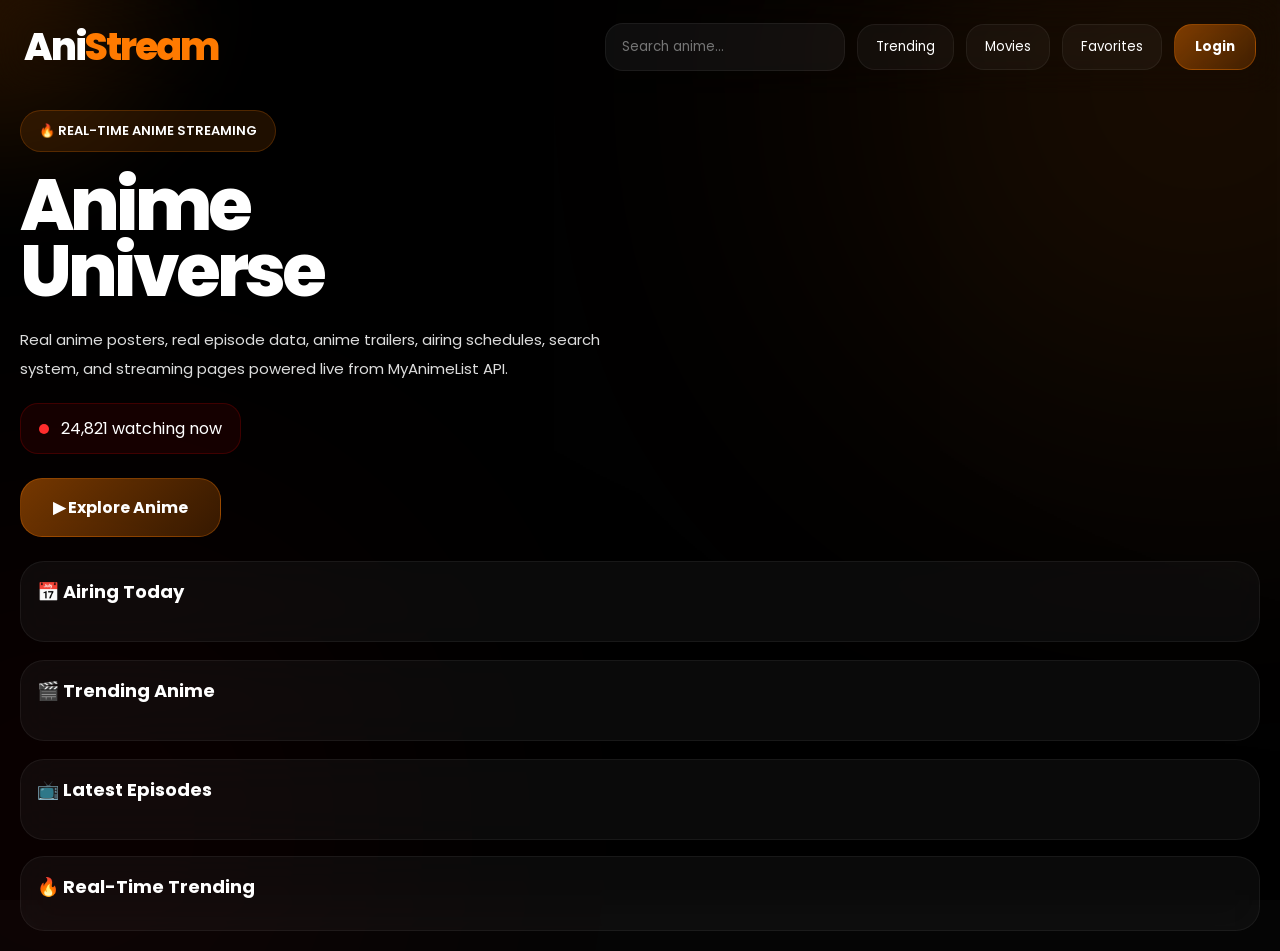
==== index.html @ d83abcb7 "Update index.html" ====
<!DOCTYPE html>
<html lang="en">

<head>

<meta charset="UTF-8">
<meta name="viewport" content="width=device-width, initial-scale=1.0">

<title>AniStream Infinity</title>

<link rel="preconnect" href="https://fonts.googleapis.com">

<link href="https://fonts.googleapis.com/css2?family=Poppins:wght@300;400;500;600;700;800&display=swap" rel="stylesheet">

<style>

/* =========================
RESET
========================= */

*{
margin:0;
padding:0;
box-sizing:border-box;
font-family:'Poppins',sans-serif;
scroll-behavior:smooth;
}

body{

background:#050505;
color:white;
overflow-x:hidden;

}

/* =========================
BACKGROUND VIDEO
========================= */

.bg-video{

position:fixed;
top:0;
left:0;

width:100%;
height:100%;

object-fit:cover;

z-index:-10;

filter:
brightness(0.14)
contrast(1.1)
saturate(1.15);

transform:scale(1.08);

}

/* =========================
OVERLAY
========================= */

.overlay{

position:fixed;
inset:0;

background:

linear-gradient(
to right,
rgba(0,0,0,0.94),
rgba(0,0,0,0.78),
rgba(0,0,0,0.4)
),

linear-gradient(
to top,
rgba(0,0,0,1),
transparent 50%
);

z-index:-9;

}

/* =========================
GLOWS
========================= */

.glow1{

position:fixed;

width:600px;
height:600px;

border-radius:50%;

background:#ff7a00;

top:-220px;
right:-220px;

filter:blur(180px);

opacity:0.14;

z-index:-7;

}

.glow2{

position:fixed;

width:500px;
height:500px;

border-radius:50%;

background:#ff0000;

bottom:-180px;
left:-180px;

filter:blur(180px);

opacity:0.08;

z-index:-7;

}

/* =========================
MOUSE GLOW
========================= */

.mouse-glow{

position:fixed;

width:450px;
height:450px;

border-radius:50%;

background:
radial-gradient(
circle,
rgba(255,122,0,0.16),
transparent 70%
);

pointer-events:none;

transform:
translate(-50%,-50%);

filter:blur(30px);

z-index:-5;

}

/* =========================
TOPBAR
========================= */

.topbar{

position:fixed;

top:0;
left:0;
right:0;

padding:18px 24px;

display:flex;
justify-content:space-between;
align-items:center;

backdrop-filter:blur(20px);

z-index:999;

}

/* =========================
LOGO
========================= */

.logo{

font-size:38px;
font-weight:800;

letter-spacing:-2px;

}

.logo span{
color:#ff7a00;
}

/* =========================
NAV
========================= */

.nav{

display:flex;
align-items:center;
gap:12px;

}

.search{

width:240px;

padding:13px 16px;

border:none;
outline:none;

border-radius:18px;

background:
rgba(255,255,255,0.05);

border:
1px solid rgba(255,255,255,0.06);

color:white;

}

.nav-btn{

padding:12px 18px;

border:none;

border-radius:18px;

background:
rgba(255,255,255,0.04);

border:
1px solid rgba(255,255,255,0.06);

color:white;

cursor:pointer;

transition:0.3s ease;

}

.nav-btn:hover{

background:
rgba(255,255,255,0.08);

transform:translateY(-3px);

}

.login-btn{

padding:12px 20px;

border:none;

border-radius:18px;

background:
linear-gradient(
135deg,
rgba(255,122,0,0.45),
rgba(255,122,0,0.18)
);

border:
1px solid rgba(255,122,0,0.3);

color:white;

font-weight:700;

cursor:pointer;

transition:0.3s ease;

}

.login-btn:hover{

transform:
translateY(-3px)
scale(1.03);

}

/* =========================
HERO
========================= */

.hero{

padding:
110px 20px 20px;

}

/* =========================
HERO CONTENT
========================= */

.hero-content{

max-width:700px;

margin-bottom:24px;

}

.badge{

display:inline-flex;
align-items:center;
gap:10px;

padding:10px 18px;

border-radius:30px;

background:
rgba(255,122,0,0.12);

border:
1px solid rgba(255,122,0,0.22);

margin-bottom:20px;

font-size:13px;
font-weight:600;

}

.hero h1{

font-size:72px;

line-height:0.92;

font-weight:800;

letter-spacing:-4px;

margin-bottom:22px;

}

.desc{

font-size:15px;

line-height:1.9;

color:#ddd;

max-width:620px;

}

/* =========================
LIVE WATCHING
========================= */

.live-box{

display:flex;
align-items:center;
gap:12px;

margin-top:20px;

padding:12px 18px;

border-radius:18px;

background:
rgba(255,0,0,0.08);

border:
1px solid rgba(255,0,0,0.18);

width:max-content;

}

.live-dot{

width:10px;
height:10px;

border-radius:50%;

background:#ff2d2d;

animation:pulse 1.2s infinite;

}

@keyframes pulse{

0%{
transform:scale(1);
opacity:1;
}

50%{
transform:scale(1.5);
opacity:0.5;
}

100%{
transform:scale(1);
opacity:1;
}

}

/* =========================
BUTTONS
========================= */

.buttons{

display:flex;
gap:14px;

margin-top:24px;

}

.watch-btn{

padding:16px 32px;

border:none;

border-radius:22px;

background:
linear-gradient(
135deg,
rgba(255,122,0,0.45),
rgba(255,122,0,0.2)
);

border:
1px solid rgba(255,122,0,0.3);

color:white;

font-size:16px;
font-weight:700;

cursor:pointer;

transition:0.3s ease;

}

.watch-btn:hover{

transform:
translateY(-4px)
scale(1.03);

}

/* =========================
MAIN GRID
========================= */

.main-grid{

display:grid;

grid-template-columns:
1fr 280px;

gap:16px;

align-items:start;

}

/* =========================
LEFT
========================= */

.left-content{

display:flex;
flex-direction:column;
gap:18px;

min-width:0;

}

/* =========================
RIGHT
========================= */

.right-trending{

position:sticky;

top:90px;

}

/* =========================
PANELS
========================= */

.panel{

background:
rgba(255,255,255,0.04);

border:
1px solid rgba(255,255,255,0.06);

backdrop-filter:blur(20px);

border-radius:24px;

padding:16px;

overflow:hidden;

}

/* =========================
SECTION TITLE
========================= */

.section-title{

font-size:18px;
font-weight:700;

margin-bottom:14px;

}

/* =========================
ROWS
========================= */

.airing-row,
.anime-row,
.episode-row,
.search-row{

display:flex;
gap:12px;

overflow-x:auto;

scrollbar-width:none;

padding-bottom:6px;

}

.airing-row::-webkit-scrollbar,
.anime-row::-webkit-scrollbar,
.episode-row::-webkit-scrollbar,
.search-row::-webkit-scrollbar{
display:none;
}

/* =========================
AIRING CARD
========================= */

.airing-card{

min-width:170px;
height:90px;

display:flex;

border-radius:18px;

overflow:hidden;

background:
rgba(255,255,255,0.03);

flex-shrink:0;

transition:0.3s ease;

}

.airing-card:hover{

transform:
translateY(-6px);

}

.airing-card img{

width:62px;
height:100%;

object-fit:cover;

}

.airing-details{

padding:10px;

overflow:hidden;

}

.airing-details h3{

font-size:11px;

line-height:1.4;

display:-webkit-box;

-webkit-line-clamp:2;

-webkit-box-orient:vertical;

overflow:hidden;

}

.airing-details p{

font-size:10px;
color:#ccc;

margin-top:4px;

}

.ep-badge{

margin-top:6px;

padding:4px 8px;

border-radius:10px;

background:
rgba(255,122,0,0.12);

font-size:9px;
font-weight:700;

width:max-content;

}

/* =========================
CARDS
========================= */

.card{

min-width:140px;
height:210px;

border-radius:22px;

overflow:hidden;

position:relative;

cursor:pointer;

flex-shrink:0;

background:
rgba(255,255,255,0.03);

transition:
transform 0.2s ease,
box-shadow 0.3s ease;

}

.card:hover{

transform:
translateY(-8px)
scale(1.03);

box-shadow:
0 18px 40px rgba(0,0,0,0.45);

}

.card img{

width:100%;
height:100%;

object-fit:cover;

transition:0.4s ease;

}

.card:hover img{

transform:scale(1.08);

}

.card::after{

content:'';

position:absolute;
inset:0;

background:
linear-gradient(
to top,
rgba(0,0,0,0.96),
transparent 60%
);

}

/* =========================
LOVE
========================= */

.love{

position:absolute;

top:8px;
left:8px;

padding:4px 8px;

border-radius:12px;

background:
rgba(255,0,80,0.18);

font-size:9px;
font-weight:700;

z-index:5;

}

/* =========================
SCORE
========================= */

.score{

position:absolute;

top:8px;
right:8px;

padding:4px 8px;

border-radius:12px;

background:
rgba(0,0,0,0.45);

font-size:9px;
font-weight:700;

z-index:5;

}

/* =========================
PLAY BTN
========================= */

.play-btn{

position:absolute;

top:50%;
left:50%;

transform:
translate(-50%,-50%);

width:44px;
height:44px;

border-radius:50%;

display:flex;
justify-content:center;
align-items:center;

background:
rgba(0,0,0,0.45);

font-size:16px;

opacity:0;

z-index:5;

transition:0.3s ease;

}

.card:hover .play-btn{

opacity:1;

}

/* =========================
CARD INFO
========================= */

.card-info{

position:absolute;

left:10px;
bottom:10px;

z-index:5;

}

.card-info h3{

font-size:12px;

line-height:1.4;

display:-webkit-box;

-webkit-line-clamp:2;

-webkit-box-orient:vertical;

overflow:hidden;

}

.card-info p{

font-size:10px;
color:#ccc;

margin-top:2px;

}

/* =========================
TRENDING LIST
========================= */

.trending-list{

display:flex;
flex-direction:column;

gap:10px;

}

.trend-item{

display:flex;
align-items:center;

gap:10px;

padding:10px;

border-radius:18px;

background:
rgba(255,255,255,0.03);

border:
1px solid rgba(255,255,255,0.04);

cursor:pointer;

transition:0.3s ease;

}

.trend-item:hover{

transform:
translateX(6px);

background:
rgba(255,255,255,0.06);

}

.rank{

font-size:18px;
font-weight:800;

color:#ff7a00;

width:28px;

}

.trend-thumb{

width:48px;
height:62px;

border-radius:12px;

overflow:hidden;

flex-shrink:0;

}

.trend-thumb img{

width:100%;
height:100%;

object-fit:cover;

}

.trend-info{

flex:1;

overflow:hidden;

}

.trend-info h3{

font-size:10px;

line-height:1.4;

display:-webkit-box;

-webkit-line-clamp:2;

-webkit-box-orient:vertical;

overflow:hidden;

}

.trend-info p{

font-size:9px;
color:#ccc;

margin-top:4px;

}

.trend-score{

padding:4px 6px;

border-radius:10px;

background:
rgba(255,122,0,0.14);

font-size:9px;
font-weight:700;

}

/* =========================
EPISODE CARDS
========================= */

.episode-card{

min-width:220px;

padding:14px;

border-radius:18px;

background:
rgba(255,255,255,0.03);

border:
1px solid rgba(255,255,255,0.05);

transition:0.3s ease;

}

.episode-card:hover{

transform:
translateY(-6px);

}

.episode-card h3{

font-size:14px;

margin-bottom:8px;

}

.episode-card p{

font-size:11px;
color:#ccc;

line-height:1.7;

}

/* =========================
TRAILER MODAL
========================= */

.trailer-modal{

position:fixed;
inset:0;

background:
rgba(0,0,0,0.94);

display:none;

justify-content:center;
align-items:center;

z-index:999999;

}

.video-box{

width:80%;
height:80%;

border-radius:24px;

overflow:hidden;

position:relative;

background:black;

}

.video-box iframe{

width:100%;
height:100%;

border:none;

}

.close-btn{

position:absolute;

top:18px;
right:18px;

width:46px;
height:46px;

border-radius:50%;

display:flex;
justify-content:center;
align-items:center;

background:
rgba(255,255,255,0.1);

font-size:22px;

cursor:pointer;

z-index:10;

}

/* =========================
RESPONSIVE
========================= */

@media(max-width:1300px){

.main-grid{

grid-template-columns:
1fr;

}

.right-trending{

position:relative;

top:0;

}

}

@media(max-width:900px){

.hero{

padding:
100px 12px 20px;

}

.hero h1{

font-size:58px;

}

.logo{

font-size:34px;

}

.search{
display:none;
}

.nav-btn{
display:none;
}

.topbar{

padding:18px 12px;

}

}

</style>

</head>

<body>

<!-- BACKGROUND -->

<video
autoplay
muted
loop
playsinline
class="bg-video">

<source
src="https://cdn.coverr.co/videos/coverr-clouds-and-sunset-1560083032732?download=1080p"
type="video/mp4">

</video>

<div class="overlay"></div>

<div class="glow1"></div>
<div class="glow2"></div>

<div class="mouse-glow" id="mouseGlow"></div>

<!-- TOPBAR -->

<div class="topbar">

<div class="logo">
Ani<span>Stream</span>
</div>

<div class="nav">

<input
type="text"
class="search"
placeholder="Search anime..."
id="searchInput">

<button class="nav-btn">
Trending
</button>

<button class="nav-btn">
Movies
</button>

<button class="nav-btn">
Favorites
</button>

<button class="login-btn">
Login
</button>

</div>

</div>

<!-- HERO -->

<section class="hero">

<div class="hero-content">

<div class="badge">
🔥 REAL-TIME ANIME STREAMING
</div>

<h1>
Anime<br>
Universe
</h1>

<div class="desc">

Real anime posters, real episode data, anime trailers, airing schedules, search system, and streaming pages powered live from MyAnimeList API.

</div>

<div class="live-box">

<div class="live-dot"></div>

<div id="liveCount">
24,821 watching now
</div>

</div>

<div class="buttons">

<button class="watch-btn">
▶ Explore Anime
</button>

</div>

</div>

<!-- SEARCH RESULTS -->

<div class="panel" id="searchPanel" style="display:none; margin-bottom:18px;">

<div class="section-title">
🔎 Search Results
</div>

<div class="search-row" id="searchResults">

</div>

</div>

<!-- GRID -->

<div class="main-grid">

<!-- LEFT -->

<div class="left-content">

<!-- AIRING -->

<div class="panel">

<div class="section-title">
📅 Airing Today
</div>

<div class="airing-row" id="airingRow">

</div>

</div>

<!-- TRENDING -->

<div class="panel">

<div class="section-title">
🎬 Trending Anime
</div>

<div class="anime-row" id="animeRow">

</div>

</div>

<!-- EPISODES -->

<div class="panel">

<div class="section-title">
📺 Latest Episodes
</div>

<div class="episode-row" id="episodeRow">

</div>

</div>

</div>

<!-- RIGHT -->

<div class="right-trending">

<div class="panel">

<div class="section-title">
🔥 Real-Time Trending
</div>

<div class="trending-list" id="trendingList">

</div>

</div>

</div>

</div>

</section>

<!-- TRAILER MODAL -->

<div class="trailer-modal" id="trailerModal">

<div class="video-box">

<div class="close-btn" id="closeBtn">
✕
</div>

<iframe
id="trailerFrame"
allowfullscreen>

</iframe>

</div>

</div>

<script>

/* =========================
LIVE COUNT
========================= */

const liveCount =
document.getElementById("liveCount");

function updateViewers(){

const viewers =
Math.floor(
Math.random() * 10000
) + 20000;

liveCount.innerHTML =
`${viewers.toLocaleString()} watching now`;

}

setInterval(updateViewers,3000);

/* =========================
MOUSE GLOW
========================= */

const mouseGlow =
document.getElementById("mouseGlow");

document.addEventListener("mousemove",(e)=>{

mouseGlow.style.left =
`${e.clientX}px`;

mouseGlow.style.top =
`${e.clientY}px`;

});

/* =========================
ELEMENTS
========================= */

const animeRow =
document.getElementById("animeRow");

const airingRow =
document.getElementById("airingRow");

const trendingList =
document.getElementById("trendingList");

const episodeRow =
document.getElementById("episodeRow");

const trailerModal =
document.getElementById("trailerModal");

const trailerFrame =
document.getElementById("trailerFrame");

const closeBtn =
document.getElementById("closeBtn");

/* =========================
LOAD ANIME
========================= */

async function loadAnime(){

const response = await fetch(
"https://api.jikan.moe/v4/top/anime?limit=18"
);

const data = await response.json();

const airingResponse = await fetch(
"https://api.jikan.moe/v4/seasons/now"
);

const airingData =
await airingResponse.json();

/* =========================
RIGHT TRENDING
========================= */

data.data.slice(0,10).forEach((anime,index)=>{

const item =
document.createElement("div");

item.classList.add("trend-item");

item.innerHTML = `

<div class="rank">
${String(index + 1).padStart(2,'0')}
</div>

<div class="trend-thumb">

<img src="${anime.images.jpg.large_image_url}">

</div>

<div class="trend-info">

<h3>
${anime.title}
</h3>

<p>
⭐ ${anime.score || "N/A"}
</p>

</div>

<div class="trend-score">

#${anime.rank}

</div>

`;

item.onclick = ()=>{

if(anime.trailer?.embed_url){

trailerModal.style.display =
"flex";

trailerFrame.src =
anime.trailer.embed_url;

}

};

trendingList.appendChild(item);

});

/* =========================
AIRING
========================= */

airingData.data.slice(0,12).forEach((anime)=>{

const card =
document.createElement("div");

card.classList.add("airing-card");

card.innerHTML = `

<img src="${anime.images.jpg.large_image_url}">

<div class="airing-details">

<h3>
${anime.title}
</h3>

<p>
${anime.broadcast?.time || "Today"}
</p>

<div class="ep-badge">

EP ${anime.episodes || "??"}

</div>

</div>

`;

airingRow.appendChild(card);

});

/* =========================
TRENDING CARDS
========================= */

data.data.forEach((anime)=>{

const loves =
Math.floor(
Math.random() * 900
) + 100;

const card =
document.createElement("div");

card.classList.add("card");

card.innerHTML = `

<img src="${anime.images.jpg.large_image_url}">

<div class="love">
❤️ ${loves}K
</div>

<div class="score">
⭐ ${anime.score || "N/A"}
</div>

<div class="play-btn">
▶
</div>

<div class="card-info">

<h3>
${anime.title}
</h3>

<p>
${anime.type || "TV"}
</p>

</div>

`;

card.onclick = ()=>{

if(anime.trailer?.embed_url){

trailerModal.style.display =
"flex";

trailerFrame.src =
anime.trailer.embed_url;

}

};

animeRow.appendChild(card);

});

/* =========================
LATEST EPISODES
========================= */

airingData.data.slice(0,10).forEach((anime,index)=>{

const ep =
document.createElement("div");

ep.classList.add("episode-card");

ep.innerHTML = `

<h3>
${anime.title}
</h3>

<p>
Episode ${anime.episodes || index + 1}
</p>

<p>
Status: ${anime.status || "Airing"}
</p>

`;

episodeRow.appendChild(ep);

});

}

loadAnime();

/* =========================
SEARCH SYSTEM
========================= */

const searchInput =
document.getElementById("searchInput");

const searchPanel =
document.getElementById("searchPanel");

const searchResults =
document.getElementById("searchResults");

searchInput.addEventListener("input", async () => {

const query = searchInput.value.trim();

if(query.length < 2){

searchPanel.style.display = "none";

return;

}

const response = await fetch(
`https://api.jikan.moe/v4/anime?q=${query}&limit=12`
);

const data = await response.json();

searchResults.innerHTML = "";

searchPanel.style.display = "block";

data.data.forEach((anime)=>{

const card =
document.createElement("div");

card.classList.add("card");

card.innerHTML = `

<img src="${anime.images.jpg.large_image_url}">

<div class="love">
❤️ ${Math.floor(Math.random()*900)+100}K
</div>

<div class="score">
⭐ ${anime.score || "N/A"}
</div>

<div class="play-btn">
▶
</div>

<div class="card-info">

<h3>
${anime.title}
</h3>

<p>
${anime.type || "TV"}
</p>

</div>

`;

card.onclick = ()=>{

if(anime.trailer?.embed_url){

trailerModal.style.display =
"flex";

trailerFrame.src =
anime.trailer.embed_url;

}

};

searchResults.appendChild(card);

});

});

/* =========================
TRAILER CLOSE
========================= */

closeBtn.onclick = ()=>{

trailerModal.style.display =
"none";

trailerFrame.src = "";

};

</script>

</body>

</html>
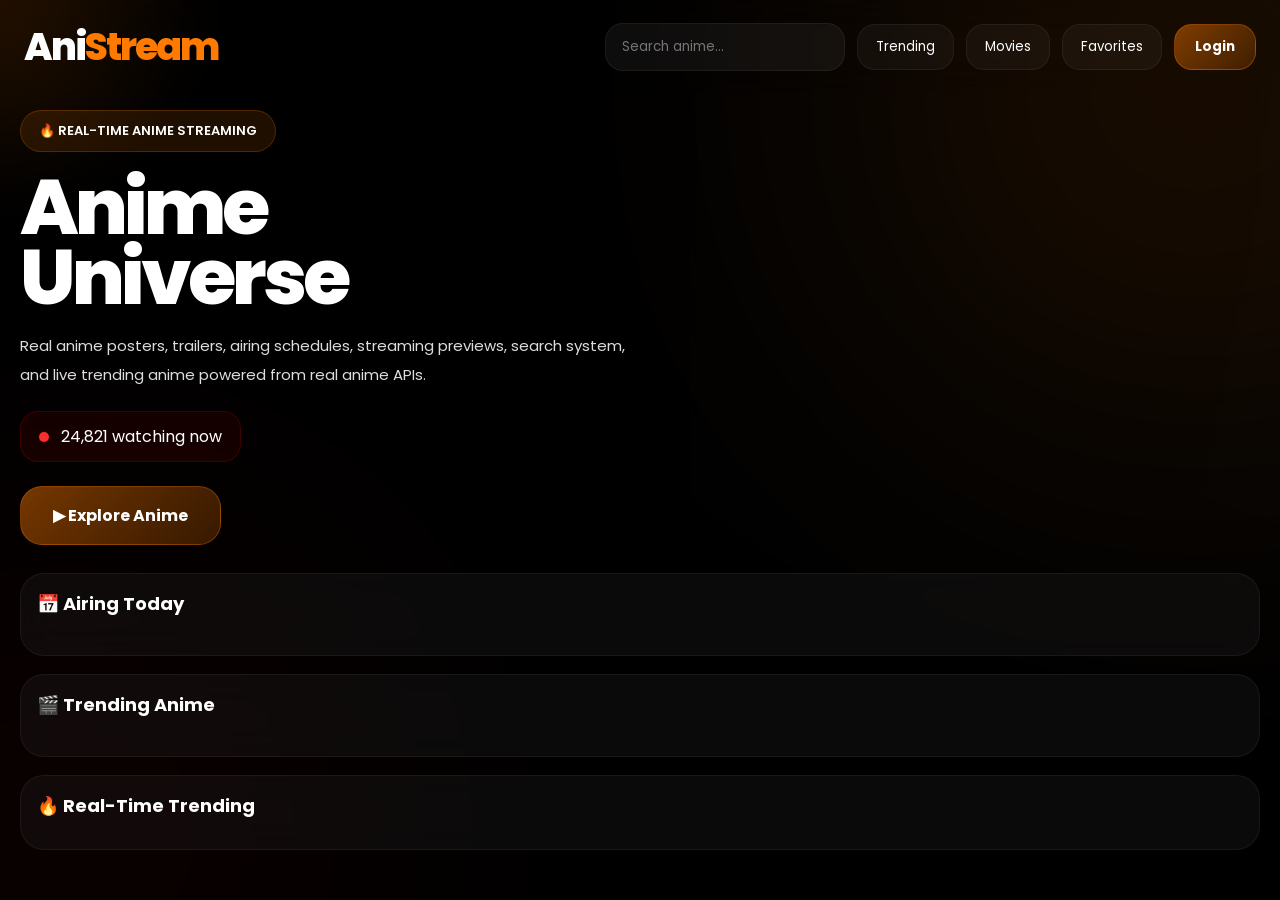
==== commit 0d22f270: "Update index.html" ====
--- a/index.html
+++ b/index.html
@@ -1,3 +1,4 @@
+
 <!DOCTYPE html>
 <html lang="en">
 
@@ -28,14 +29,14 @@
 
 body{
 
-background:#050505;
+background:#040404;
 color:white;
 overflow-x:hidden;
 
 }
 
 /* =========================
-BACKGROUND VIDEO
+BACKGROUND
 ========================= */
 
 .bg-video{
@@ -54,15 +55,11 @@
 filter:
 brightness(0.14)
 contrast(1.1)
-saturate(1.15);
+saturate(1.2);
 
 transform:scale(1.08);
 
 }
-
-/* =========================
-OVERLAY
-========================= */
 
 .overlay{
 
@@ -73,15 +70,15 @@
 
 linear-gradient(
 to right,
-rgba(0,0,0,0.94),
+rgba(0,0,0,0.95),
 rgba(0,0,0,0.78),
-rgba(0,0,0,0.4)
+rgba(0,0,0,0.45)
 ),
 
 linear-gradient(
 to top,
 rgba(0,0,0,1),
-transparent 50%
+transparent 45%
 );
 
 z-index:-9;
@@ -89,7 +86,7 @@
 }
 
 /* =========================
-GLOWS
+GLOW EFFECTS
 ========================= */
 
 .glow1{
@@ -99,8 +96,6 @@
 width:600px;
 height:600px;
 
-border-radius:50%;
-
 background:#ff7a00;
 
 top:-220px;
@@ -110,6 +105,8 @@
 
 opacity:0.14;
 
+border-radius:50%;
+
 z-index:-7;
 
 }
@@ -121,17 +118,17 @@
 width:500px;
 height:500px;
 
+background:#ff0000;
+
+left:-180px;
+bottom:-180px;
+
+filter:blur(180px);
+
+opacity:0.08;
+
 border-radius:50%;
 
-background:#ff0000;
-
-bottom:-180px;
-left:-180px;
-
-filter:blur(180px);
-
-opacity:0.08;
-
 z-index:-7;
 
 }
@@ -144,15 +141,15 @@
 
 position:fixed;
 
-width:450px;
-height:450px;
+width:420px;
+height:420px;
 
 border-radius:50%;
 
 background:
 radial-gradient(
 circle,
-rgba(255,122,0,0.16),
+rgba(255,122,0,0.15),
 transparent 70%
 );
 
@@ -161,7 +158,7 @@
 transform:
 translate(-50%,-50%);
 
-filter:blur(30px);
+filter:blur(25px);
 
 z-index:-5;
 
@@ -185,7 +182,7 @@
 justify-content:space-between;
 align-items:center;
 
-backdrop-filter:blur(20px);
+backdrop-filter:blur(18px);
 
 z-index:999;
 
@@ -315,19 +312,15 @@
 .hero{
 
 padding:
-110px 20px 20px;
-
-}
-
-/* =========================
-HERO CONTENT
-========================= */
+110px 20px 30px;
+
+}
 
 .hero-content{
 
-max-width:700px;
-
-margin-bottom:24px;
+max-width:720px;
+
+margin-bottom:28px;
 
 }
 
@@ -356,15 +349,15 @@
 
 .hero h1{
 
-font-size:72px;
-
-line-height:0.92;
+font-size:78px;
+
+line-height:0.9;
 
 font-weight:800;
 
 letter-spacing:-4px;
 
-margin-bottom:22px;
+margin-bottom:20px;
 
 }
 
@@ -381,7 +374,7 @@
 }
 
 /* =========================
-LIVE WATCHING
+LIVE BOX
 ========================= */
 
 .live-box{
@@ -390,7 +383,7 @@
 align-items:center;
 gap:12px;
 
-margin-top:20px;
+margin-top:22px;
 
 padding:12px 18px;
 
@@ -489,6 +482,18 @@
 }
 
 /* =========================
+SEARCH RESULTS
+========================= */
+
+.search-panel{
+
+display:none;
+
+margin-bottom:18px;
+
+}
+
+/* =========================
 MAIN GRID
 ========================= */
 
@@ -497,16 +502,16 @@
 display:grid;
 
 grid-template-columns:
-1fr 280px;
-
-gap:16px;
+1fr 300px;
+
+gap:18px;
 
 align-items:start;
 
 }
 
 /* =========================
-LEFT
+LEFT CONTENT
 ========================= */
 
 .left-content{
@@ -520,7 +525,7 @@
 }
 
 /* =========================
-RIGHT
+RIGHT TRENDING
 ========================= */
 
 .right-trending{
@@ -543,7 +548,7 @@
 border:
 1px solid rgba(255,255,255,0.06);
 
-backdrop-filter:blur(20px);
+backdrop-filter:blur(18px);
 
 border-radius:24px;
 
@@ -572,7 +577,6 @@
 
 .airing-row,
 .anime-row,
-.episode-row,
 .search-row{
 
 display:flex;
@@ -580,15 +584,14 @@
 
 overflow-x:auto;
 
+padding-bottom:8px;
+
 scrollbar-width:none;
-
-padding-bottom:6px;
 
 }
 
 .airing-row::-webkit-scrollbar,
 .anime-row::-webkit-scrollbar,
-.episode-row::-webkit-scrollbar,
 .search-row::-webkit-scrollbar{
 display:none;
 }
@@ -685,13 +688,13 @@
 }
 
 /* =========================
-CARDS
+ANIME CARDS
 ========================= */
 
 .card{
 
-min-width:140px;
-height:210px;
+min-width:145px;
+height:220px;
 
 border-radius:22px;
 
@@ -707,7 +710,7 @@
 rgba(255,255,255,0.03);
 
 transition:
-transform 0.2s ease,
+transform 0.25s ease,
 box-shadow 0.3s ease;
 
 }
@@ -756,10 +759,6 @@
 
 }
 
-/* =========================
-LOVE
-========================= */
-
 .love{
 
 position:absolute;
@@ -781,10 +780,6 @@
 
 }
 
-/* =========================
-SCORE
-========================= */
-
 .score{
 
 position:absolute;
@@ -805,10 +800,6 @@
 z-index:5;
 
 }
-
-/* =========================
-PLAY BTN
-========================= */
 
 .play-btn{
 
@@ -848,10 +839,6 @@
 
 }
 
-/* =========================
-CARD INFO
-========================= */
-
 .card-info{
 
 position:absolute;
@@ -1011,52 +998,6 @@
 
 font-size:9px;
 font-weight:700;
-
-}
-
-/* =========================
-EPISODE CARDS
-========================= */
-
-.episode-card{
-
-min-width:220px;
-
-padding:14px;
-
-border-radius:18px;
-
-background:
-rgba(255,255,255,0.03);
-
-border:
-1px solid rgba(255,255,255,0.05);
-
-transition:0.3s ease;
-
-}
-
-.episode-card:hover{
-
-transform:
-translateY(-6px);
-
-}
-
-.episode-card h3{
-
-font-size:14px;
-
-margin-bottom:8px;
-
-}
-
-.episode-card p{
-
-font-size:11px;
-color:#ccc;
-
-line-height:1.7;
 
 }
 
@@ -1166,13 +1107,13 @@
 
 .hero h1{
 
-font-size:58px;
+font-size:54px;
 
 }
 
 .logo{
 
-font-size:34px;
+font-size:32px;
 
 }
 
@@ -1198,7 +1139,7 @@
 
 <body>
 
-<!-- BACKGROUND -->
+<!-- VIDEO BG -->
 
 <video
 autoplay
@@ -1273,7 +1214,7 @@
 
 <div class="desc">
 
-Real anime posters, real episode data, anime trailers, airing schedules, search system, and streaming pages powered live from MyAnimeList API.
+Real anime posters, trailers, airing schedules, streaming previews, search system, and live trending anime powered from real anime APIs.
 
 </div>
 
@@ -1299,7 +1240,7 @@
 
 <!-- SEARCH RESULTS -->
 
-<div class="panel" id="searchPanel" style="display:none; margin-bottom:18px;">
+<div class="panel search-panel" id="searchPanel">
 
 <div class="section-title">
 🔎 Search Results
@@ -1311,7 +1252,7 @@
 
 </div>
 
-<!-- GRID -->
+<!-- MAIN GRID -->
 
 <div class="main-grid">
 
@@ -1347,20 +1288,6 @@
 
 </div>
 
-<!-- EPISODES -->
-
-<div class="panel">
-
-<div class="section-title">
-📺 Latest Episodes
-</div>
-
-<div class="episode-row" id="episodeRow">
-
-</div>
-
-</div>
-
 </div>
 
 <!-- RIGHT -->
@@ -1385,7 +1312,7 @@
 
 </section>
 
-<!-- TRAILER MODAL -->
+<!-- TRAILER -->
 
 <div class="trailer-modal" id="trailerModal">
 
@@ -1458,9 +1385,6 @@
 const trendingList =
 document.getElementById("trendingList");
 
-const episodeRow =
-document.getElementById("episodeRow");
-
 const trailerModal =
 document.getElementById("trailerModal");
 
@@ -1471,129 +1395,10 @@
 document.getElementById("closeBtn");
 
 /* =========================
-LOAD ANIME
-========================= */
-
-async function loadAnime(){
-
-const response = await fetch(
-"https://api.jikan.moe/v4/top/anime?limit=18"
-);
-
-const data = await response.json();
-
-const airingResponse = await fetch(
-"https://api.jikan.moe/v4/seasons/now"
-);
-
-const airingData =
-await airingResponse.json();
-
-/* =========================
-RIGHT TRENDING
-========================= */
-
-data.data.slice(0,10).forEach((anime,index)=>{
-
-const item =
-document.createElement("div");
-
-item.classList.add("trend-item");
-
-item.innerHTML = `
-
-<div class="rank">
-${String(index + 1).padStart(2,'0')}
-</div>
-
-<div class="trend-thumb">
-
-<img src="${anime.images.jpg.large_image_url}">
-
-</div>
-
-<div class="trend-info">
-
-<h3>
-${anime.title}
-</h3>
-
-<p>
-⭐ ${anime.score || "N/A"}
-</p>
-
-</div>
-
-<div class="trend-score">
-
-#${anime.rank}
-
-</div>
-
-`;
-
-item.onclick = ()=>{
-
-if(anime.trailer?.embed_url){
-
-trailerModal.style.display =
-"flex";
-
-trailerFrame.src =
-anime.trailer.embed_url;
-
-}
-
-};
-
-trendingList.appendChild(item);
-
-});
-
-/* =========================
-AIRING
-========================= */
-
-airingData.data.slice(0,12).forEach((anime)=>{
-
-const card =
-document.createElement("div");
-
-card.classList.add("airing-card");
-
-card.innerHTML = `
-
-<img src="${anime.images.jpg.large_image_url}">
-
-<div class="airing-details">
-
-<h3>
-${anime.title}
-</h3>
-
-<p>
-${anime.broadcast?.time || "Today"}
-</p>
-
-<div class="ep-badge">
-
-EP ${anime.episodes || "??"}
-
-</div>
-
-</div>
-
-`;
-
-airingRow.appendChild(card);
-
-});
-
-/* =========================
-TRENDING CARDS
-========================= */
-
-data.data.forEach((anime)=>{
+CREATE CARD
+========================= */
+
+function createAnimeCard(anime){
 
 const loves =
 Math.floor(
@@ -1649,38 +1454,149 @@
 
 };
 
-animeRow.appendChild(card);
+return card;
+
+}
+
+/* =========================
+LOAD DATA
+========================= */
+
+async function loadAnime(){
+
+animeRow.innerHTML = "";
+airingRow.innerHTML = "";
+trendingList.innerHTML = "";
+
+const topRes = await fetch(
+"https://api.jikan.moe/v4/top/anime?limit=18"
+);
+
+const topData = await topRes.json();
+
+const airingRes = await fetch(
+"https://api.jikan.moe/v4/seasons/now"
+);
+
+const airingData = await airingRes.json();
+
+/* TRENDING */
+
+topData.data.forEach((anime)=>{
+
+animeRow.appendChild(
+createAnimeCard(anime)
+);
 
 });
 
-/* =========================
-LATEST EPISODES
-========================= */
-
-airingData.data.slice(0,10).forEach((anime,index)=>{
-
-const ep =
+/* AIRING */
+
+airingData.data.slice(0,12).forEach((anime)=>{
+
+const card =
 document.createElement("div");
 
-ep.classList.add("episode-card");
-
-ep.innerHTML = `
+card.classList.add("airing-card");
+
+card.innerHTML = `
+
+<img src="${anime.images.jpg.large_image_url}">
+
+<div class="airing-details">
 
 <h3>
 ${anime.title}
 </h3>
 
 <p>
-Episode ${anime.episodes || index + 1}
+${anime.broadcast?.time || "Today"}
 </p>
 
+<div class="ep-badge">
+
+EP ${anime.episodes || "??"}
+
+</div>
+
+</div>
+
+`;
+
+card.onclick = ()=>{
+
+if(anime.trailer?.embed_url){
+
+trailerModal.style.display =
+"flex";
+
+trailerFrame.src =
+anime.trailer.embed_url;
+
+}
+
+};
+
+airingRow.appendChild(card);
+
+});
+
+/* RIGHT TRENDING */
+
+topData.data.slice(0,10).forEach((anime,index)=>{
+
+const item =
+document.createElement("div");
+
+item.classList.add("trend-item");
+
+item.innerHTML = `
+
+<div class="rank">
+${String(index + 1).padStart(2,'0')}
+</div>
+
+<div class="trend-thumb">
+
+<img src="${anime.images.jpg.large_image_url}">
+
+</div>
+
+<div class="trend-info">
+
+<h3>
+${anime.title}
+</h3>
+
 <p>
-Status: ${anime.status || "Airing"}
+⭐ ${anime.score || "N/A"}
 </p>
 
+</div>
+
+<div class="trend-score">
+
+#${anime.rank}
+
+</div>
+
 `;
 
-episodeRow.appendChild(ep);
+item.onclick = ()=>{
+
+if(anime.trailer?.embed_url){
+
+trailerModal.style.display =
+"flex";
+
+trailerFrame.src =
+anime.trailer.embed_url;
+
+}
+
+};
+
+trendingList.appendChild(item);
 
 });
 
@@ -1701,13 +1617,15 @@
 const searchResults =
 document.getElementById("searchResults");
 
-searchInput.addEventListener("input", async () => {
-
-const query = searchInput.value.trim();
+searchInput.addEventListener("input", async ()=>{
+
+const query =
+searchInput.value.trim();
 
 if(query.length < 2){
 
-searchPanel.style.display = "none";
+searchPanel.style.display =
+"none";
 
 return;
 
@@ -1721,67 +1639,21 @@
 
 searchResults.innerHTML = "";
 
-searchPanel.style.display = "block";
+searchPanel.style.display =
+"block";
 
 data.data.forEach((anime)=>{
 
-const card =
-document.createElement("div");
-
-card.classList.add("card");
-
-card.innerHTML = `
-
-<img src="${anime.images.jpg.large_image_url}">
-
-<div class="love">
-❤️ ${Math.floor(Math.random()*900)+100}K
-</div>
-
-<div class="score">
-⭐ ${anime.score || "N/A"}
-</div>
-
-<div class="play-btn">
-▶
-</div>
-
-<div class="card-info">
-
-<h3>
-${anime.title}
-</h3>
-
-<p>
-${anime.type || "TV"}
-</p>
-
-</div>
-
-`;
-
-card.onclick = ()=>{
-
-if(anime.trailer?.embed_url){
-
-trailerModal.style.display =
-"flex";
-
-trailerFrame.src =
-anime.trailer.embed_url;
-
-}
-
-};
-
-searchResults.appendChild(card);
+searchResults.appendChild(
+createAnimeCard(anime)
+);
 
 });
 
 });
 
 /* =========================
-TRAILER CLOSE
+CLOSE TRAILER
 ========================= */
 
 closeBtn.onclick = ()=>{
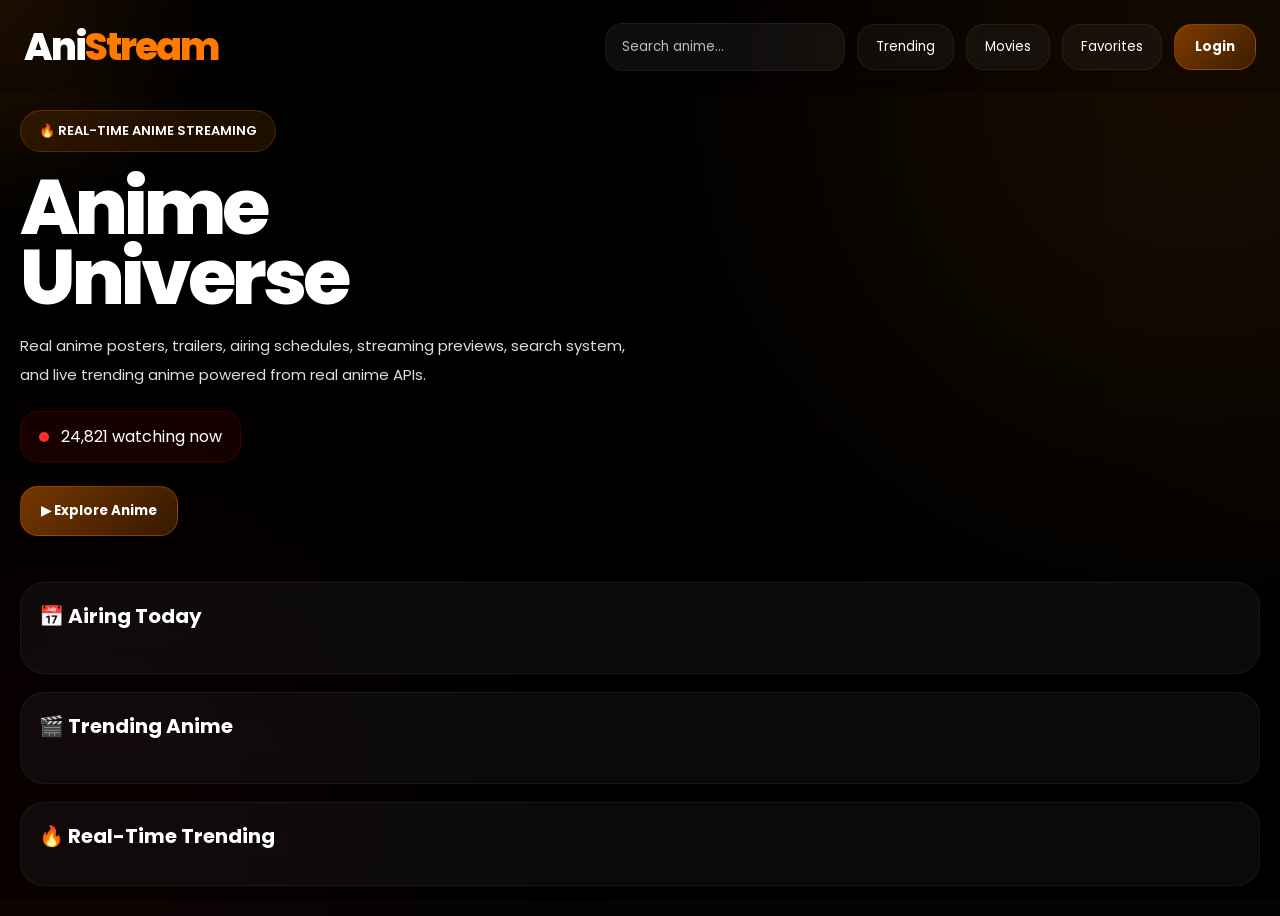
==== commit a9eab572: "Update index.html" ====
--- a/index.html
+++ b/index.html
@@ -1,1155 +1,42 @@
-
 <!DOCTYPE html>
 <html lang="en">
 
 <head>
 
 <meta charset="UTF-8">
-<meta name="viewport" content="width=device-width, initial-scale=1.0">
-
-<title>AniStream Infinity</title>
-
-<link rel="preconnect" href="https://fonts.googleapis.com">
-
-<link href="https://fonts.googleapis.com/css2?family=Poppins:wght@300;400;500;600;700;800&display=swap" rel="stylesheet">
-
-<style>
-
-/* =========================
-RESET
-========================= */
-
-*{
-margin:0;
-padding:0;
-box-sizing:border-box;
-font-family:'Poppins',sans-serif;
-scroll-behavior:smooth;
-}
-
-body{
-
-background:#040404;
-color:white;
-overflow-x:hidden;
-
-}
-
-/* =========================
+
+<meta name="viewport"
+content="width=device-width, initial-scale=1.0">
+
+<title>
+AniStream Infinity
+</title>
+
+<link rel="preconnect"
+href="https://fonts.googleapis.com">
+
+<link href="https://fonts.googleapis.com/css2?family=Poppins:wght@300;400;500;600;700;800&display=swap"
+rel="stylesheet">
+
+<link rel="stylesheet"
+href="style.css">
+
+</head>
+
+<body>
+
+<!-- =========================
 BACKGROUND
-========================= */
-
-.bg-video{
-
-position:fixed;
-top:0;
-left:0;
-
-width:100%;
-height:100%;
-
-object-fit:cover;
-
-z-index:-10;
-
-filter:
-brightness(0.14)
-contrast(1.1)
-saturate(1.2);
-
-transform:scale(1.08);
-
-}
-
-.overlay{
-
-position:fixed;
-inset:0;
-
-background:
-
-linear-gradient(
-to right,
-rgba(0,0,0,0.95),
-rgba(0,0,0,0.78),
-rgba(0,0,0,0.45)
-),
-
-linear-gradient(
-to top,
-rgba(0,0,0,1),
-transparent 45%
-);
-
-z-index:-9;
-
-}
-
-/* =========================
-GLOW EFFECTS
-========================= */
-
-.glow1{
-
-position:fixed;
-
-width:600px;
-height:600px;
-
-background:#ff7a00;
-
-top:-220px;
-right:-220px;
-
-filter:blur(180px);
-
-opacity:0.14;
-
-border-radius:50%;
-
-z-index:-7;
-
-}
-
-.glow2{
-
-position:fixed;
-
-width:500px;
-height:500px;
-
-background:#ff0000;
-
-left:-180px;
-bottom:-180px;
-
-filter:blur(180px);
-
-opacity:0.08;
-
-border-radius:50%;
-
-z-index:-7;
-
-}
-
-/* =========================
-MOUSE GLOW
-========================= */
-
-.mouse-glow{
-
-position:fixed;
-
-width:420px;
-height:420px;
-
-border-radius:50%;
-
-background:
-radial-gradient(
-circle,
-rgba(255,122,0,0.15),
-transparent 70%
-);
-
-pointer-events:none;
-
-transform:
-translate(-50%,-50%);
-
-filter:blur(25px);
-
-z-index:-5;
-
-}
-
-/* =========================
-TOPBAR
-========================= */
-
-.topbar{
-
-position:fixed;
-
-top:0;
-left:0;
-right:0;
-
-padding:18px 24px;
-
-display:flex;
-justify-content:space-between;
-align-items:center;
-
-backdrop-filter:blur(18px);
-
-z-index:999;
-
-}
-
-/* =========================
-LOGO
-========================= */
-
-.logo{
-
-font-size:38px;
-font-weight:800;
-
-letter-spacing:-2px;
-
-}
-
-.logo span{
-color:#ff7a00;
-}
-
-/* =========================
-NAV
-========================= */
-
-.nav{
-
-display:flex;
-align-items:center;
-gap:12px;
-
-}
-
-.search{
-
-width:240px;
-
-padding:13px 16px;
-
-border:none;
-outline:none;
-
-border-radius:18px;
-
-background:
-rgba(255,255,255,0.05);
-
-border:
-1px solid rgba(255,255,255,0.06);
-
-color:white;
-
-}
-
-.nav-btn{
-
-padding:12px 18px;
-
-border:none;
-
-border-radius:18px;
-
-background:
-rgba(255,255,255,0.04);
-
-border:
-1px solid rgba(255,255,255,0.06);
-
-color:white;
-
-cursor:pointer;
-
-transition:0.3s ease;
-
-}
-
-.nav-btn:hover{
-
-background:
-rgba(255,255,255,0.08);
-
-transform:translateY(-3px);
-
-}
-
-.login-btn{
-
-padding:12px 20px;
-
-border:none;
-
-border-radius:18px;
-
-background:
-linear-gradient(
-135deg,
-rgba(255,122,0,0.45),
-rgba(255,122,0,0.18)
-);
-
-border:
-1px solid rgba(255,122,0,0.3);
-
-color:white;
-
-font-weight:700;
-
-cursor:pointer;
-
-transition:0.3s ease;
-
-}
-
-.login-btn:hover{
-
-transform:
-translateY(-3px)
-scale(1.03);
-
-}
-
-/* =========================
-HERO
-========================= */
-
-.hero{
-
-padding:
-110px 20px 30px;
-
-}
-
-.hero-content{
-
-max-width:720px;
-
-margin-bottom:28px;
-
-}
-
-.badge{
-
-display:inline-flex;
-align-items:center;
-gap:10px;
-
-padding:10px 18px;
-
-border-radius:30px;
-
-background:
-rgba(255,122,0,0.12);
-
-border:
-1px solid rgba(255,122,0,0.22);
-
-margin-bottom:20px;
-
-font-size:13px;
-font-weight:600;
-
-}
-
-.hero h1{
-
-font-size:78px;
-
-line-height:0.9;
-
-font-weight:800;
-
-letter-spacing:-4px;
-
-margin-bottom:20px;
-
-}
-
-.desc{
-
-font-size:15px;
-
-line-height:1.9;
-
-color:#ddd;
-
-max-width:620px;
-
-}
-
-/* =========================
-LIVE BOX
-========================= */
-
-.live-box{
-
-display:flex;
-align-items:center;
-gap:12px;
-
-margin-top:22px;
-
-padding:12px 18px;
-
-border-radius:18px;
-
-background:
-rgba(255,0,0,0.08);
-
-border:
-1px solid rgba(255,0,0,0.18);
-
-width:max-content;
-
-}
-
-.live-dot{
-
-width:10px;
-height:10px;
-
-border-radius:50%;
-
-background:#ff2d2d;
-
-animation:pulse 1.2s infinite;
-
-}
-
-@keyframes pulse{
-
-0%{
-transform:scale(1);
-opacity:1;
-}
-
-50%{
-transform:scale(1.5);
-opacity:0.5;
-}
-
-100%{
-transform:scale(1);
-opacity:1;
-}
-
-}
-
-/* =========================
-BUTTONS
-========================= */
-
-.buttons{
-
-display:flex;
-gap:14px;
-
-margin-top:24px;
-
-}
-
-.watch-btn{
-
-padding:16px 32px;
-
-border:none;
-
-border-radius:22px;
-
-background:
-linear-gradient(
-135deg,
-rgba(255,122,0,0.45),
-rgba(255,122,0,0.2)
-);
-
-border:
-1px solid rgba(255,122,0,0.3);
-
-color:white;
-
-font-size:16px;
-font-weight:700;
-
-cursor:pointer;
-
-transition:0.3s ease;
-
-}
-
-.watch-btn:hover{
-
-transform:
-translateY(-4px)
-scale(1.03);
-
-}
-
-/* =========================
-SEARCH RESULTS
-========================= */
-
-.search-panel{
-
-display:none;
-
-margin-bottom:18px;
-
-}
-
-/* =========================
-MAIN GRID
-========================= */
-
-.main-grid{
-
-display:grid;
-
-grid-template-columns:
-1fr 300px;
-
-gap:18px;
-
-align-items:start;
-
-}
-
-/* =========================
-LEFT CONTENT
-========================= */
-
-.left-content{
-
-display:flex;
-flex-direction:column;
-gap:18px;
-
-min-width:0;
-
-}
-
-/* =========================
-RIGHT TRENDING
-========================= */
-
-.right-trending{
-
-position:sticky;
-
-top:90px;
-
-}
-
-/* =========================
-PANELS
-========================= */
-
-.panel{
-
-background:
-rgba(255,255,255,0.04);
-
-border:
-1px solid rgba(255,255,255,0.06);
-
-backdrop-filter:blur(18px);
-
-border-radius:24px;
-
-padding:16px;
-
-overflow:hidden;
-
-}
-
-/* =========================
-SECTION TITLE
-========================= */
-
-.section-title{
-
-font-size:18px;
-font-weight:700;
-
-margin-bottom:14px;
-
-}
-
-/* =========================
-ROWS
-========================= */
-
-.airing-row,
-.anime-row,
-.search-row{
-
-display:flex;
-gap:12px;
-
-overflow-x:auto;
-
-padding-bottom:8px;
-
-scrollbar-width:none;
-
-}
-
-.airing-row::-webkit-scrollbar,
-.anime-row::-webkit-scrollbar,
-.search-row::-webkit-scrollbar{
-display:none;
-}
-
-/* =========================
-AIRING CARD
-========================= */
-
-.airing-card{
-
-min-width:170px;
-height:90px;
-
-display:flex;
-
-border-radius:18px;
-
-overflow:hidden;
-
-background:
-rgba(255,255,255,0.03);
-
-flex-shrink:0;
-
-transition:0.3s ease;
-
-}
-
-.airing-card:hover{
-
-transform:
-translateY(-6px);
-
-}
-
-.airing-card img{
-
-width:62px;
-height:100%;
-
-object-fit:cover;
-
-}
-
-.airing-details{
-
-padding:10px;
-
-overflow:hidden;
-
-}
-
-.airing-details h3{
-
-font-size:11px;
-
-line-height:1.4;
-
-display:-webkit-box;
-
--webkit-line-clamp:2;
-
--webkit-box-orient:vertical;
-
-overflow:hidden;
-
-}
-
-.airing-details p{
-
-font-size:10px;
-color:#ccc;
-
-margin-top:4px;
-
-}
-
-.ep-badge{
-
-margin-top:6px;
-
-padding:4px 8px;
-
-border-radius:10px;
-
-background:
-rgba(255,122,0,0.12);
-
-font-size:9px;
-font-weight:700;
-
-width:max-content;
-
-}
-
-/* =========================
-ANIME CARDS
-========================= */
-
-.card{
-
-min-width:145px;
-height:220px;
-
-border-radius:22px;
-
-overflow:hidden;
-
-position:relative;
-
-cursor:pointer;
-
-flex-shrink:0;
-
-background:
-rgba(255,255,255,0.03);
-
-transition:
-transform 0.25s ease,
-box-shadow 0.3s ease;
-
-}
-
-.card:hover{
-
-transform:
-translateY(-8px)
-scale(1.03);
-
-box-shadow:
-0 18px 40px rgba(0,0,0,0.45);
-
-}
-
-.card img{
-
-width:100%;
-height:100%;
-
-object-fit:cover;
-
-transition:0.4s ease;
-
-}
-
-.card:hover img{
-
-transform:scale(1.08);
-
-}
-
-.card::after{
-
-content:'';
-
-position:absolute;
-inset:0;
-
-background:
-linear-gradient(
-to top,
-rgba(0,0,0,0.96),
-transparent 60%
-);
-
-}
-
-.love{
-
-position:absolute;
-
-top:8px;
-left:8px;
-
-padding:4px 8px;
-
-border-radius:12px;
-
-background:
-rgba(255,0,80,0.18);
-
-font-size:9px;
-font-weight:700;
-
-z-index:5;
-
-}
-
-.score{
-
-position:absolute;
-
-top:8px;
-right:8px;
-
-padding:4px 8px;
-
-border-radius:12px;
-
-background:
-rgba(0,0,0,0.45);
-
-font-size:9px;
-font-weight:700;
-
-z-index:5;
-
-}
-
-.play-btn{
-
-position:absolute;
-
-top:50%;
-left:50%;
-
-transform:
-translate(-50%,-50%);
-
-width:44px;
-height:44px;
-
-border-radius:50%;
-
-display:flex;
-justify-content:center;
-align-items:center;
-
-background:
-rgba(0,0,0,0.45);
-
-font-size:16px;
-
-opacity:0;
-
-z-index:5;
-
-transition:0.3s ease;
-
-}
-
-.card:hover .play-btn{
-
-opacity:1;
-
-}
-
-.card-info{
-
-position:absolute;
-
-left:10px;
-bottom:10px;
-
-z-index:5;
-
-}
-
-.card-info h3{
-
-font-size:12px;
-
-line-height:1.4;
-
-display:-webkit-box;
-
--webkit-line-clamp:2;
-
--webkit-box-orient:vertical;
-
-overflow:hidden;
-
-}
-
-.card-info p{
-
-font-size:10px;
-color:#ccc;
-
-margin-top:2px;
-
-}
-
-/* =========================
-TRENDING LIST
-========================= */
-
-.trending-list{
-
-display:flex;
-flex-direction:column;
-
-gap:10px;
-
-}
-
-.trend-item{
-
-display:flex;
-align-items:center;
-
-gap:10px;
-
-padding:10px;
-
-border-radius:18px;
-
-background:
-rgba(255,255,255,0.03);
-
-border:
-1px solid rgba(255,255,255,0.04);
-
-cursor:pointer;
-
-transition:0.3s ease;
-
-}
-
-.trend-item:hover{
-
-transform:
-translateX(6px);
-
-background:
-rgba(255,255,255,0.06);
-
-}
-
-.rank{
-
-font-size:18px;
-font-weight:800;
-
-color:#ff7a00;
-
-width:28px;
-
-}
-
-.trend-thumb{
-
-width:48px;
-height:62px;
-
-border-radius:12px;
-
-overflow:hidden;
-
-flex-shrink:0;
-
-}
-
-.trend-thumb img{
-
-width:100%;
-height:100%;
-
-object-fit:cover;
-
-}
-
-.trend-info{
-
-flex:1;
-
-overflow:hidden;
-
-}
-
-.trend-info h3{
-
-font-size:10px;
-
-line-height:1.4;
-
-display:-webkit-box;
-
--webkit-line-clamp:2;
-
--webkit-box-orient:vertical;
-
-overflow:hidden;
-
-}
-
-.trend-info p{
-
-font-size:9px;
-color:#ccc;
-
-margin-top:4px;
-
-}
-
-.trend-score{
-
-padding:4px 6px;
-
-border-radius:10px;
-
-background:
-rgba(255,122,0,0.14);
-
-font-size:9px;
-font-weight:700;
-
-}
-
-/* =========================
-TRAILER MODAL
-========================= */
-
-.trailer-modal{
-
-position:fixed;
-inset:0;
-
-background:
-rgba(0,0,0,0.94);
-
-display:none;
-
-justify-content:center;
-align-items:center;
-
-z-index:999999;
-
-}
-
-.video-box{
-
-width:80%;
-height:80%;
-
-border-radius:24px;
-
-overflow:hidden;
-
-position:relative;
-
-background:black;
-
-}
-
-.video-box iframe{
-
-width:100%;
-height:100%;
-
-border:none;
-
-}
-
-.close-btn{
-
-position:absolute;
-
-top:18px;
-right:18px;
-
-width:46px;
-height:46px;
-
-border-radius:50%;
-
-display:flex;
-justify-content:center;
-align-items:center;
-
-background:
-rgba(255,255,255,0.1);
-
-font-size:22px;
-
-cursor:pointer;
-
-z-index:10;
-
-}
-
-/* =========================
-RESPONSIVE
-========================= */
-
-@media(max-width:1300px){
-
-.main-grid{
-
-grid-template-columns:
-1fr;
-
-}
-
-.right-trending{
-
-position:relative;
-
-top:0;
-
-}
-
-}
-
-@media(max-width:900px){
-
-.hero{
-
-padding:
-100px 12px 20px;
-
-}
-
-.hero h1{
-
-font-size:54px;
-
-}
-
-.logo{
-
-font-size:32px;
-
-}
-
-.search{
-display:none;
-}
-
-.nav-btn{
-display:none;
-}
-
-.topbar{
-
-padding:18px 12px;
-
-}
-
-}
-
-</style>
-
-</head>
-
-<body>
-
-<!-- VIDEO BG -->
-
-<video
+========================= -->
+
+<video class="bg-video"
 autoplay
 muted
 loop
-playsinline
-class="bg-video">
+playsinline>
 
 <source
-src="https://cdn.coverr.co/videos/coverr-clouds-and-sunset-1560083032732?download=1080p"
+src="https://cdn.coverr.co/videos/coverr-anime-style-city-at-night-1561607401157?download=1080p"
 type="video/mp4">
 
 </video>
@@ -1159,9 +46,12 @@
 <div class="glow1"></div>
 <div class="glow2"></div>
 
-<div class="mouse-glow" id="mouseGlow"></div>
-
-<!-- TOPBAR -->
+<div class="mouse-glow"
+id="mouseGlow"></div>
+
+<!-- =========================
+TOPBAR
+========================= -->
 
 <div class="topbar">
 
@@ -1174,8 +64,9 @@
 <input
 type="text"
 class="search"
+id="searchInput"
 placeholder="Search anime..."
-id="searchInput">
+>
 
 <button class="nav-btn">
 Trending
@@ -1197,9 +88,42 @@
 
 </div>
 
-<!-- HERO -->
+<!-- =========================
+SEARCH RESULTS
+========================= -->
+
+<div class="panel"
+id="searchPanel"
+style="
+display:none;
+margin:
+100px 20px 0;
+">
+
+<div class="section-title">
+🔍 Search Results
+</div>
+
+<div class="search-row"
+id="searchResults">
+
+</div>
+
+</div>
+
+<!-- =========================
+HERO
+========================= -->
 
 <section class="hero">
+
+<div class="main-grid">
+
+<!-- =========================
+LEFT
+========================= -->
+
+<div class="left-content">
 
 <div class="hero-content">
 
@@ -1212,17 +136,23 @@
 Universe
 </h1>
 
-<div class="desc">
-
-Real anime posters, trailers, airing schedules, streaming previews, search system, and live trending anime powered from real anime APIs.
-
-</div>
+<p class="desc">
+
+Real anime posters,
+trailers,
+airing schedules,
+streaming previews,
+search system,
+and live trending anime
+powered from real anime APIs.
+
+</p>
 
 <div class="live-box">
 
 <div class="live-dot"></div>
 
-<div id="liveCount">
+<div id="watchingCount">
 24,821 watching now
 </div>
 
@@ -1238,29 +168,9 @@
 
 </div>
 
-<!-- SEARCH RESULTS -->
-
-<div class="panel search-panel" id="searchPanel">
-
-<div class="section-title">
-🔎 Search Results
-</div>
-
-<div class="search-row" id="searchResults">
-
-</div>
-
-</div>
-
-<!-- MAIN GRID -->
-
-<div class="main-grid">
-
-<!-- LEFT -->
-
-<div class="left-content">
-
-<!-- AIRING -->
+<!-- =========================
+AIRING TODAY
+========================= -->
 
 <div class="panel">
 
@@ -1268,13 +178,16 @@
 📅 Airing Today
 </div>
 
-<div class="airing-row" id="airingRow">
-
-</div>
-
-</div>
-
-<!-- TRENDING -->
+<div class="airing-row"
+id="airingRow">
+
+</div>
+
+</div>
+
+<!-- =========================
+TRENDING
+========================= -->
 
 <div class="panel">
 
@@ -1282,15 +195,18 @@
 🎬 Trending Anime
 </div>
 
-<div class="anime-row" id="animeRow">
-
-</div>
-
-</div>
-
-</div>
-
-<!-- RIGHT -->
+<div class="anime-row"
+id="animeRow">
+
+</div>
+
+</div>
+
+</div>
+
+<!-- =========================
+RIGHT TRENDING
+========================= -->
 
 <div class="right-trending">
 
@@ -1300,7 +216,8 @@
 🔥 Real-Time Trending
 </div>
 
-<div class="trending-list" id="trendingList">
+<div class="trending-list"
+id="trendingList">
 
 </div>
 
@@ -1312,360 +229,70 @@
 
 </section>
 
-<!-- TRAILER -->
-
-<div class="trailer-modal" id="trailerModal">
-
-<div class="video-box">
-
-<div class="close-btn" id="closeBtn">
-✕
-</div>
+<!-- =========================
+TRAILER MODAL
+========================= -->
+
+<div id="trailerModal"
+style="
+display:none;
+position:fixed;
+inset:0;
+background:
+rgba(0,0,0,0.92);
+z-index:9999;
+justify-content:center;
+align-items:center;
+padding:20px;
+">
+
+<div style="
+position:relative;
+width:90%;
+max-width:1200px;
+aspect-ratio:16/9;
+">
 
 <iframe
 id="trailerFrame"
+style="
+width:100%;
+height:100%;
+border:none;
+border-radius:24px;
+"
 allowfullscreen>
 
 </iframe>
 
-</div>
-
-</div>
-
-<script>
-
-/* =========================
-LIVE COUNT
-========================= */
-
-const liveCount =
-document.getElementById("liveCount");
-
-function updateViewers(){
-
-const viewers =
-Math.floor(
-Math.random() * 10000
-) + 20000;
-
-liveCount.innerHTML =
-`${viewers.toLocaleString()} watching now`;
-
-}
-
-setInterval(updateViewers,3000);
-
-/* =========================
-MOUSE GLOW
-========================= */
-
-const mouseGlow =
-document.getElementById("mouseGlow");
-
-document.addEventListener("mousemove",(e)=>{
-
-mouseGlow.style.left =
-`${e.clientX}px`;
-
-mouseGlow.style.top =
-`${e.clientY}px`;
-
-});
-
-/* =========================
-ELEMENTS
-========================= */
-
-const animeRow =
-document.getElementById("animeRow");
-
-const airingRow =
-document.getElementById("airingRow");
-
-const trendingList =
-document.getElementById("trendingList");
-
-const trailerModal =
-document.getElementById("trailerModal");
-
-const trailerFrame =
-document.getElementById("trailerFrame");
-
-const closeBtn =
-document.getElementById("closeBtn");
-
-/* =========================
-CREATE CARD
-========================= */
-
-function createAnimeCard(anime){
-
-const loves =
-Math.floor(
-Math.random() * 900
-) + 100;
-
-const card =
-document.createElement("div");
-
-card.classList.add("card");
-
-card.innerHTML = `
-
-<img src="${anime.images.jpg.large_image_url}">
-
-<div class="love">
-❤️ ${loves}K
-</div>
-
-<div class="score">
-⭐ ${anime.score || "N/A"}
-</div>
-
-<div class="play-btn">
-▶
-</div>
-
-<div class="card-info">
-
-<h3>
-${anime.title}
-</h3>
-
-<p>
-${anime.type || "TV"}
-</p>
-
-</div>
-
-`;
-
-card.onclick = ()=>{
-
-if(anime.trailer?.embed_url){
-
-trailerModal.style.display =
-"flex";
-
-trailerFrame.src =
-anime.trailer.embed_url;
-
-}
-
-};
-
-return card;
-
-}
-
-/* =========================
-LOAD DATA
-========================= */
-
-async function loadAnime(){
-
-animeRow.innerHTML = "";
-airingRow.innerHTML = "";
-trendingList.innerHTML = "";
-
-const topRes = await fetch(
-"https://api.jikan.moe/v4/top/anime?limit=18"
-);
-
-const topData = await topRes.json();
-
-const airingRes = await fetch(
-"https://api.jikan.moe/v4/seasons/now"
-);
-
-const airingData = await airingRes.json();
-
-/* TRENDING */
-
-topData.data.forEach((anime)=>{
-
-animeRow.appendChild(
-createAnimeCard(anime)
-);
-
-});
-
-/* AIRING */
-
-airingData.data.slice(0,12).forEach((anime)=>{
-
-const card =
-document.createElement("div");
-
-card.classList.add("airing-card");
-
-card.innerHTML = `
-
-<img src="${anime.images.jpg.large_image_url}">
-
-<div class="airing-details">
-
-<h3>
-${anime.title}
-</h3>
-
-<p>
-${anime.broadcast?.time || "Today"}
-</p>
-
-<div class="ep-badge">
-
-EP ${anime.episodes || "??"}
-
-</div>
-
-</div>
-
-`;
-
-card.onclick = ()=>{
-
-if(anime.trailer?.embed_url){
-
-trailerModal.style.display =
-"flex";
-
-trailerFrame.src =
-anime.trailer.embed_url;
-
-}
-
-};
-
-airingRow.appendChild(card);
-
-});
-
-/* RIGHT TRENDING */
-
-topData.data.slice(0,10).forEach((anime,index)=>{
-
-const item =
-document.createElement("div");
-
-item.classList.add("trend-item");
-
-item.innerHTML = `
-
-<div class="rank">
-${String(index + 1).padStart(2,'0')}
-</div>
-
-<div class="trend-thumb">
-
-<img src="${anime.images.jpg.large_image_url}">
-
-</div>
-
-<div class="trend-info">
-
-<h3>
-${anime.title}
-</h3>
-
-<p>
-⭐ ${anime.score || "N/A"}
-</p>
-
-</div>
-
-<div class="trend-score">
-
-#${anime.rank}
-
-</div>
-
-`;
-
-item.onclick = ()=>{
-
-if(anime.trailer?.embed_url){
-
-trailerModal.style.display =
-"flex";
-
-trailerFrame.src =
-anime.trailer.embed_url;
-
-}
-
-};
-
-trendingList.appendChild(item);
-
-});
-
-}
-
-loadAnime();
-
-/* =========================
-SEARCH SYSTEM
-========================= */
-
-const searchInput =
-document.getElementById("searchInput");
-
-const searchPanel =
-document.getElementById("searchPanel");
-
-const searchResults =
-document.getElementById("searchResults");
-
-searchInput.addEventListener("input", async ()=>{
-
-const query =
-searchInput.value.trim();
-
-if(query.length < 2){
-
-searchPanel.style.display =
-"none";
-
-return;
-
-}
-
-const response = await fetch(
-`https://api.jikan.moe/v4/anime?q=${query}&limit=12`
-);
-
-const data = await response.json();
-
-searchResults.innerHTML = "";
-
-searchPanel.style.display =
-"block";
-
-data.data.forEach((anime)=>{
-
-searchResults.appendChild(
-createAnimeCard(anime)
-);
-
-});
-
-});
-
-/* =========================
-CLOSE TRAILER
-========================= */
-
-closeBtn.onclick = ()=>{
-
-trailerModal.style.display =
-"none";
-
-trailerFrame.src = "";
-
-};
-
-</script>
+<button
+id="closeBtn"
+style="
+position:absolute;
+top:-60px;
+right:0;
+padding:14px 18px;
+border:none;
+border-radius:16px;
+background:#ff7a00;
+color:white;
+font-weight:700;
+cursor:pointer;
+">
+
+Close
+
+</button>
+
+</div>
+
+</div>
+
+<!-- =========================
+SCRIPT
+========================= -->
+
+<script src="script.js"></script>
 
 </body>
 
--- a/style.css
+++ b/style.css
@@ -0,0 +1,1338 @@
+/* =========================
+RESET
+========================= */
+
+*{
+margin:0;
+padding:0;
+box-sizing:border-box;
+font-family:'Poppins',sans-serif;
+scroll-behavior:smooth;
+}
+
+body{
+
+background:#040404;
+color:white;
+overflow-x:hidden;
+
+}
+
+/* =========================
+BACKGROUND VIDEO
+========================= */
+
+.bg-video{
+
+position:fixed;
+top:0;
+left:0;
+
+width:100%;
+height:100%;
+
+object-fit:cover;
+
+z-index:-10;
+
+filter:
+brightness(0.14)
+contrast(1.1)
+saturate(1.15);
+
+transform:scale(1.08);
+
+}
+
+/* =========================
+OVERLAY
+========================= */
+
+.overlay{
+
+position:fixed;
+inset:0;
+
+background:
+
+linear-gradient(
+to right,
+rgba(0,0,0,0.94),
+rgba(0,0,0,0.78),
+rgba(0,0,0,0.4)
+),
+
+linear-gradient(
+to top,
+rgba(0,0,0,1),
+transparent 50%
+);
+
+z-index:-9;
+
+}
+
+/* =========================
+GLOWS
+========================= */
+
+.glow1{
+
+position:fixed;
+
+width:600px;
+height:600px;
+
+border-radius:50%;
+
+background:#ff7a00;
+
+top:-220px;
+right:-220px;
+
+filter:blur(180px);
+
+opacity:0.14;
+
+z-index:-7;
+
+}
+
+.glow2{
+
+position:fixed;
+
+width:500px;
+height:500px;
+
+border-radius:50%;
+
+background:#ff0000;
+
+bottom:-180px;
+left:-180px;
+
+filter:blur(180px);
+
+opacity:0.08;
+
+z-index:-7;
+
+}
+
+/* =========================
+MOUSE GLOW
+========================= */
+
+.mouse-glow{
+
+position:fixed;
+
+width:450px;
+height:450px;
+
+border-radius:50%;
+
+background:
+radial-gradient(
+circle,
+rgba(255,122,0,0.16),
+transparent 70%
+);
+
+pointer-events:none;
+
+transform:
+translate(-50%,-50%);
+
+filter:blur(30px);
+
+z-index:-5;
+
+}
+
+/* =========================
+TOPBAR
+========================= */
+
+.topbar{
+
+position:fixed;
+
+top:0;
+left:0;
+right:0;
+
+padding:18px 24px;
+
+display:flex;
+justify-content:space-between;
+align-items:center;
+
+backdrop-filter:blur(20px);
+
+z-index:999;
+
+background:
+rgba(0,0,0,0.2);
+
+}
+
+/* =========================
+LOGO
+========================= */
+
+.logo{
+
+font-size:38px;
+font-weight:800;
+
+letter-spacing:-2px;
+
+}
+
+.logo span{
+color:#ff7a00;
+}
+
+/* =========================
+NAV
+========================= */
+
+.nav{
+
+display:flex;
+align-items:center;
+gap:12px;
+
+}
+
+.search{
+
+width:240px;
+
+padding:13px 16px;
+
+border:none;
+outline:none;
+
+border-radius:18px;
+
+background:
+rgba(255,255,255,0.05);
+
+border:
+1px solid rgba(255,255,255,0.06);
+
+color:white;
+
+}
+
+.search::placeholder{
+color:#bbb;
+}
+
+.nav-btn{
+
+padding:12px 18px;
+
+border:none;
+
+border-radius:18px;
+
+background:
+rgba(255,255,255,0.04);
+
+border:
+1px solid rgba(255,255,255,0.06);
+
+color:white;
+
+cursor:pointer;
+
+transition:0.3s ease;
+
+}
+
+.nav-btn:hover{
+
+background:
+rgba(255,255,255,0.08);
+
+transform:translateY(-3px);
+
+}
+
+.login-btn{
+
+padding:12px 20px;
+
+border:none;
+
+border-radius:18px;
+
+background:
+linear-gradient(
+135deg,
+rgba(255,122,0,0.45),
+rgba(255,122,0,0.18)
+);
+
+border:
+1px solid rgba(255,122,0,0.3);
+
+color:white;
+
+font-weight:700;
+
+cursor:pointer;
+
+transition:0.3s ease;
+
+}
+
+.login-btn:hover{
+
+transform:
+translateY(-3px)
+scale(1.03);
+
+}
+
+/* =========================
+HERO
+========================= */
+
+.hero{
+
+padding:
+110px 20px 30px;
+
+}
+
+/* =========================
+HERO CONTENT
+========================= */
+
+.hero-content{
+
+max-width:720px;
+
+margin-bottom:28px;
+
+}
+
+.badge{
+
+display:inline-flex;
+align-items:center;
+gap:10px;
+
+padding:10px 18px;
+
+border-radius:30px;
+
+background:
+rgba(255,122,0,0.12);
+
+border:
+1px solid rgba(255,122,0,0.22);
+
+margin-bottom:20px;
+
+font-size:13px;
+font-weight:600;
+
+}
+
+.hero h1{
+
+font-size:78px;
+
+line-height:0.9;
+
+font-weight:800;
+
+letter-spacing:-4px;
+
+margin-bottom:20px;
+
+}
+
+.desc{
+
+font-size:15px;
+
+line-height:1.9;
+
+color:#ddd;
+
+max-width:620px;
+
+}
+
+/* =========================
+LIVE BOX
+========================= */
+
+.live-box,
+.live-watch{
+
+display:flex;
+align-items:center;
+gap:12px;
+
+margin-top:22px;
+
+padding:12px 18px;
+
+border-radius:18px;
+
+background:
+rgba(255,0,0,0.08);
+
+border:
+1px solid rgba(255,0,0,0.18);
+
+width:max-content;
+
+}
+
+.live-dot{
+
+width:10px;
+height:10px;
+
+border-radius:50%;
+
+background:#ff2d2d;
+
+animation:pulse 1.2s infinite;
+
+}
+
+@keyframes pulse{
+
+0%{
+transform:scale(1);
+opacity:1;
+}
+
+50%{
+transform:scale(1.5);
+opacity:0.5;
+}
+
+100%{
+transform:scale(1);
+opacity:1;
+}
+
+}
+
+/* =========================
+BUTTONS
+========================= */
+
+.buttons,
+.controls{
+
+display:flex;
+flex-wrap:wrap;
+gap:14px;
+
+margin-top:24px;
+
+}
+
+.watch-btn,
+.control-btn,
+.top-btn{
+
+padding:14px 20px;
+
+border:none;
+
+border-radius:18px;
+
+background:
+rgba(255,255,255,0.05);
+
+border:
+1px solid rgba(255,255,255,0.06);
+
+color:white;
+
+cursor:pointer;
+
+transition:0.3s ease;
+
+}
+
+.watch-btn{
+
+background:
+linear-gradient(
+135deg,
+rgba(255,122,0,0.45),
+rgba(255,122,0,0.2)
+);
+
+border:
+1px solid rgba(255,122,0,0.3);
+
+font-weight:700;
+
+}
+
+.watch-btn:hover,
+.control-btn:hover,
+.top-btn:hover{
+
+transform:
+translateY(-4px);
+
+background:
+rgba(255,255,255,0.1);
+
+}
+
+/* =========================
+MAIN GRID
+========================= */
+
+.main-grid{
+
+display:grid;
+
+grid-template-columns:
+1fr 300px;
+
+gap:18px;
+
+align-items:start;
+
+}
+
+/* =========================
+LEFT
+========================= */
+
+.left-content,
+.left-side,
+.player-section{
+
+display:flex;
+flex-direction:column;
+gap:18px;
+
+min-width:0;
+
+}
+
+/* =========================
+RIGHT
+========================= */
+
+.right-trending,
+.right-side,
+.sidebar{
+
+position:sticky;
+
+top:90px;
+
+display:flex;
+flex-direction:column;
+gap:18px;
+
+}
+
+/* =========================
+PANELS
+========================= */
+
+.panel,
+.info-panel{
+
+background:
+rgba(255,255,255,0.04);
+
+border:
+1px solid rgba(255,255,255,0.06);
+
+backdrop-filter:blur(18px);
+
+border-radius:24px;
+
+padding:18px;
+
+overflow:hidden;
+
+}
+
+/* =========================
+SECTION TITLES
+========================= */
+
+.section-title{
+
+font-size:20px;
+font-weight:700;
+
+margin-bottom:16px;
+
+}
+
+/* =========================
+ROWS
+========================= */
+
+.airing-row,
+.anime-row,
+.search-row,
+.recommend-row{
+
+display:flex;
+gap:12px;
+
+overflow-x:auto;
+
+padding-bottom:8px;
+
+scrollbar-width:none;
+
+}
+
+.airing-row::-webkit-scrollbar,
+.anime-row::-webkit-scrollbar,
+.search-row::-webkit-scrollbar,
+.recommend-row::-webkit-scrollbar{
+display:none;
+}
+
+/* =========================
+AIRING CARDS
+========================= */
+
+.airing-card{
+
+min-width:170px;
+height:90px;
+
+display:flex;
+
+border-radius:18px;
+
+overflow:hidden;
+
+background:
+rgba(255,255,255,0.03);
+
+flex-shrink:0;
+
+transition:0.3s ease;
+
+cursor:pointer;
+
+}
+
+.airing-card:hover{
+
+transform:
+translateY(-6px);
+
+}
+
+.airing-card img{
+
+width:62px;
+height:100%;
+
+object-fit:cover;
+
+}
+
+.airing-details{
+
+padding:10px;
+
+overflow:hidden;
+
+}
+
+.airing-details h3{
+
+font-size:11px;
+
+line-height:1.4;
+
+display:-webkit-box;
+
+-webkit-line-clamp:2;
+
+-webkit-box-orient:vertical;
+
+overflow:hidden;
+
+}
+
+.airing-details p{
+
+font-size:10px;
+color:#ccc;
+
+margin-top:4px;
+
+}
+
+.ep-badge{
+
+margin-top:6px;
+
+padding:4px 8px;
+
+border-radius:10px;
+
+background:
+rgba(255,122,0,0.12);
+
+font-size:9px;
+font-weight:700;
+
+width:max-content;
+
+}
+
+/* =========================
+ANIME CARD
+========================= */
+
+.card,
+.recommend-card{
+
+min-width:145px;
+height:220px;
+
+border-radius:22px;
+
+overflow:hidden;
+
+position:relative;
+
+cursor:pointer;
+
+flex-shrink:0;
+
+background:
+rgba(255,255,255,0.03);
+
+transition:
+transform 0.25s ease,
+box-shadow 0.3s ease;
+
+}
+
+.card:hover,
+.recommend-card:hover{
+
+transform:
+translateY(-8px)
+scale(1.03);
+
+box-shadow:
+0 18px 40px rgba(0,0,0,0.45);
+
+}
+
+.card img,
+.recommend-card img{
+
+width:100%;
+height:100%;
+
+object-fit:cover;
+
+transition:0.4s ease;
+
+}
+
+.card:hover img,
+.recommend-card:hover img{
+
+transform:scale(1.08);
+
+}
+
+.card::after,
+.recommend-card::after{
+
+content:'';
+
+position:absolute;
+inset:0;
+
+background:
+linear-gradient(
+to top,
+rgba(0,0,0,0.96),
+transparent 60%
+);
+
+}
+
+/* =========================
+BADGES
+========================= */
+
+.love,
+.score{
+
+position:absolute;
+
+top:8px;
+
+padding:4px 8px;
+
+border-radius:12px;
+
+font-size:9px;
+font-weight:700;
+
+z-index:5;
+
+}
+
+.love{
+
+left:8px;
+
+background:
+rgba(255,0,80,0.18);
+
+}
+
+.score{
+
+right:8px;
+
+background:
+rgba(0,0,0,0.45);
+
+}
+
+/* =========================
+PLAY BTN
+========================= */
+
+.play-btn{
+
+position:absolute;
+
+top:50%;
+left:50%;
+
+transform:
+translate(-50%,-50%);
+
+width:44px;
+height:44px;
+
+border-radius:50%;
+
+display:flex;
+justify-content:center;
+align-items:center;
+
+background:
+rgba(0,0,0,0.45);
+
+font-size:16px;
+
+opacity:0;
+
+z-index:5;
+
+transition:0.3s ease;
+
+}
+
+.card:hover .play-btn{
+
+opacity:1;
+
+}
+
+/* =========================
+CARD INFO
+========================= */
+
+.card-info,
+.recommend-info{
+
+position:absolute;
+
+left:10px;
+bottom:10px;
+
+z-index:5;
+
+}
+
+.card-info h3,
+.recommend-info h3{
+
+font-size:12px;
+
+line-height:1.4;
+
+display:-webkit-box;
+
+-webkit-line-clamp:2;
+
+-webkit-box-orient:vertical;
+
+overflow:hidden;
+
+}
+
+.card-info p{
+
+font-size:10px;
+color:#ccc;
+
+margin-top:2px;
+
+}
+
+/* =========================
+TRENDING LIST
+========================= */
+
+.trending-list{
+
+display:flex;
+flex-direction:column;
+
+gap:10px;
+
+}
+
+.trend-item{
+
+display:flex;
+align-items:center;
+
+gap:10px;
+
+padding:10px;
+
+border-radius:18px;
+
+background:
+rgba(255,255,255,0.03);
+
+border:
+1px solid rgba(255,255,255,0.04);
+
+cursor:pointer;
+
+transition:0.3s ease;
+
+}
+
+.trend-item:hover{
+
+transform:
+translateX(6px);
+
+background:
+rgba(255,255,255,0.06);
+
+}
+
+.rank{
+
+font-size:18px;
+font-weight:800;
+
+color:#ff7a00;
+
+width:28px;
+
+}
+
+.trend-thumb{
+
+width:48px;
+height:62px;
+
+border-radius:12px;
+
+overflow:hidden;
+
+flex-shrink:0;
+
+}
+
+.trend-thumb img{
+
+width:100%;
+height:100%;
+
+object-fit:cover;
+
+}
+
+.trend-info{
+
+flex:1;
+
+overflow:hidden;
+
+}
+
+.trend-info h3{
+
+font-size:10px;
+
+line-height:1.4;
+
+display:-webkit-box;
+
+-webkit-line-clamp:2;
+
+-webkit-box-orient:vertical;
+
+overflow:hidden;
+
+}
+
+.trend-info p{
+
+font-size:9px;
+color:#ccc;
+
+margin-top:4px;
+
+}
+
+.trend-score{
+
+padding:4px 6px;
+
+border-radius:10px;
+
+background:
+rgba(255,122,0,0.14);
+
+font-size:9px;
+font-weight:700;
+
+}
+
+/* =========================
+PLAYER
+========================= */
+
+.player-box,
+.video-box{
+
+position:relative;
+
+width:100%;
+height:70vh;
+
+border-radius:28px;
+
+overflow:hidden;
+
+background:black;
+
+border:
+1px solid rgba(255,255,255,0.06);
+
+box-shadow:
+0 20px 60px rgba(0,0,0,0.6);
+
+}
+
+.player-box iframe,
+.video-box iframe{
+
+width:100%;
+height:100%;
+
+border:none;
+
+}
+
+/* =========================
+EPISODES
+========================= */
+
+.episode-list{
+
+display:flex;
+flex-direction:column;
+
+gap:10px;
+
+max-height:600px;
+
+overflow-y:auto;
+
+padding-right:6px;
+
+}
+
+.episode-list::-webkit-scrollbar{
+
+width:6px;
+
+}
+
+.episode-list::-webkit-scrollbar-thumb{
+
+background:#ff7a00;
+
+border-radius:20px;
+
+}
+
+.ep{
+
+padding:14px;
+
+border-radius:18px;
+
+background:
+rgba(255,255,255,0.03);
+
+border:
+1px solid rgba(255,255,255,0.04);
+
+cursor:pointer;
+
+transition:0.3s ease;
+
+}
+
+.ep:hover{
+
+transform:
+translateX(6px);
+
+background:
+rgba(255,255,255,0.08);
+
+}
+
+.ep.active{
+
+background:
+linear-gradient(
+135deg,
+rgba(255,122,0,0.24),
+rgba(255,122,0,0.1)
+);
+
+border:
+1px solid rgba(255,122,0,0.25);
+
+}
+
+.ep-title{
+
+font-size:14px;
+font-weight:600;
+
+margin-bottom:6px;
+
+}
+
+.ep-desc{
+
+font-size:11px;
+color:#ccc;
+
+line-height:1.7;
+
+}
+
+/* =========================
+META
+========================= */
+
+.meta{
+
+display:flex;
+flex-wrap:wrap;
+gap:12px;
+
+margin-bottom:18px;
+
+}
+
+.meta-item{
+
+padding:8px 14px;
+
+border-radius:14px;
+
+background:
+rgba(255,255,255,0.05);
+
+font-size:12px;
+
+}
+
+/* =========================
+GENRES
+========================= */
+
+.genre-list{
+
+display:flex;
+flex-wrap:wrap;
+gap:10px;
+
+margin-top:18px;
+
+}
+
+.genre{
+
+padding:10px 14px;
+
+border-radius:14px;
+
+background:
+rgba(255,122,0,0.14);
+
+border:
+1px solid rgba(255,122,0,0.2);
+
+font-size:12px;
+
+}
+
+/* =========================
+COMMENTS
+========================= */
+
+.comment-box{
+
+display:flex;
+flex-direction:column;
+gap:12px;
+
+}
+
+.comment{
+
+padding:14px;
+
+border-radius:18px;
+
+background:
+rgba(255,255,255,0.03);
+
+border:
+1px solid rgba(255,255,255,0.04);
+
+}
+
+.comment-user{
+
+font-size:14px;
+font-weight:700;
+
+margin-bottom:8px;
+
+}
+
+.comment-text{
+
+font-size:13px;
+line-height:1.8;
+
+color:#ccc;
+
+}
+
+/* =========================
+RESPONSIVE
+========================= */
+
+@media(max-width:1300px){
+
+.main-grid{
+
+grid-template-columns:
+1fr;
+
+}
+
+.right-side,
+.right-trending,
+.sidebar{
+
+position:relative;
+
+top:0;
+
+}
+
+.player-box,
+.video-box{
+
+height:500px;
+
+}
+
+}
+
+@media(max-width:900px){
+
+.hero{
+
+padding:
+100px 12px 20px;
+
+}
+
+.hero h1{
+
+font-size:54px;
+
+}
+
+.logo{
+
+font-size:32px;
+
+}
+
+.search{
+display:none;
+}
+
+.nav-btn{
+display:none;
+}
+
+.topbar{
+
+padding:18px 12px;
+
+}
+
+.player-box,
+.video-box{
+
+height:260px;
+
+}
+
+}
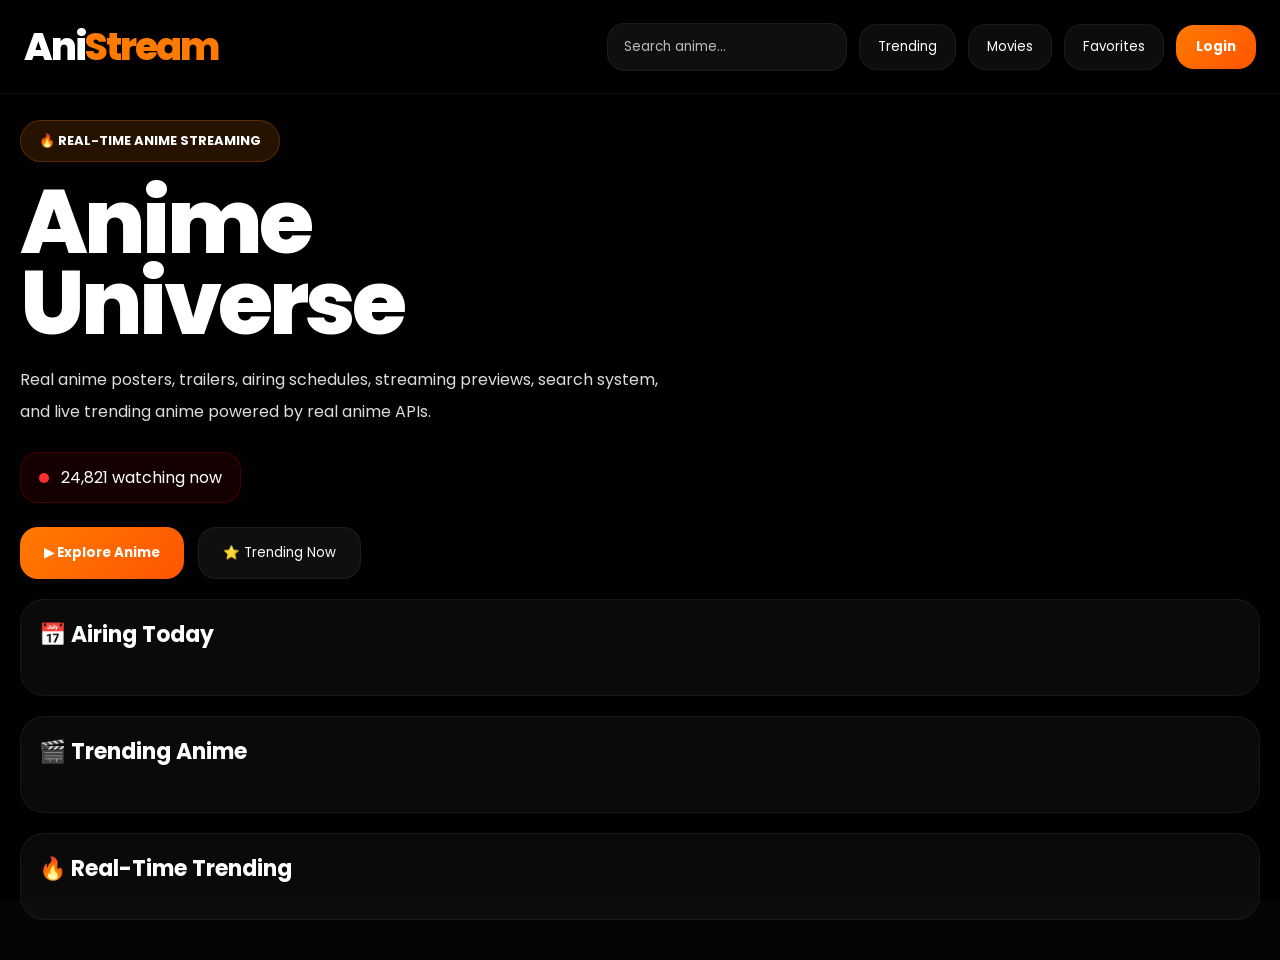
==== commit d4069a85: "Update index.html" ====
--- a/index.html
+++ b/index.html
@@ -4,50 +4,913 @@
 <head>
 
 <meta charset="UTF-8">
-
-<meta name="viewport"
-content="width=device-width, initial-scale=1.0">
-
-<title>
-AniStream Infinity
-</title>
-
-<link rel="preconnect"
-href="https://fonts.googleapis.com">
-
-<link href="https://fonts.googleapis.com/css2?family=Poppins:wght@300;400;500;600;700;800&display=swap"
-rel="stylesheet">
-
-<link rel="stylesheet"
-href="style.css">
+<meta name="viewport" content="width=device-width, initial-scale=1.0">
+
+<title>AniStream Infinity</title>
+
+<link rel="preconnect" href="https://fonts.googleapis.com">
+
+<link href="https://fonts.googleapis.com/css2?family=Poppins:wght@300;400;500;600;700;800&display=swap" rel="stylesheet">
+
+<style>
+
+/* =========================
+RESET
+========================= */
+
+*{
+margin:0;
+padding:0;
+box-sizing:border-box;
+font-family:'Poppins',sans-serif;
+scroll-behavior:smooth;
+}
+
+body{
+
+background:#050505;
+color:white;
+overflow-x:hidden;
+
+background-image:
+linear-gradient(rgba(0,0,0,0.82),rgba(0,0,0,0.92)),
+url('https://images.alphacoders.com/135/1355127.jpeg');
+
+background-size:cover;
+background-position:center;
+background-attachment:fixed;
+
+}
+
+/* =========================
+TOPBAR
+========================= */
+
+.topbar{
+
+position:fixed;
+
+top:0;
+left:0;
+right:0;
+
+padding:18px 24px;
+
+display:flex;
+justify-content:space-between;
+align-items:center;
+
+backdrop-filter:blur(10px);
+
+background:
+rgba(0,0,0,0.45);
+
+border-bottom:
+1px solid rgba(255,255,255,0.06);
+
+z-index:999;
+
+}
+
+.logo{
+
+font-size:38px;
+font-weight:800;
+
+letter-spacing:-2px;
+
+}
+
+.logo span{
+color:#ff7a00;
+}
+
+.nav{
+
+display:flex;
+align-items:center;
+gap:12px;
+
+}
+
+.search{
+
+width:240px;
+
+padding:13px 16px;
+
+border:none;
+outline:none;
+
+border-radius:18px;
+
+background:
+rgba(255,255,255,0.06);
+
+border:
+1px solid rgba(255,255,255,0.06);
+
+color:white;
+
+}
+
+.search::placeholder{
+color:#bbb;
+}
+
+.nav-btn{
+
+padding:12px 18px;
+
+border:none;
+
+border-radius:18px;
+
+background:
+rgba(255,255,255,0.05);
+
+border:
+1px solid rgba(255,255,255,0.06);
+
+color:white;
+
+cursor:pointer;
+
+transition:0.3s ease;
+
+}
+
+.nav-btn:hover{
+
+transform:
+translateY(-3px);
+
+background:
+rgba(255,255,255,0.1);
+
+}
+
+.login-btn{
+
+padding:12px 20px;
+
+border:none;
+
+border-radius:18px;
+
+background:
+linear-gradient(
+135deg,
+#ff7a00,
+#ff5500
+);
+
+color:white;
+
+font-weight:700;
+
+cursor:pointer;
+
+transition:0.3s ease;
+
+}
+
+.login-btn:hover{
+
+transform:
+translateY(-3px)
+scale(1.04);
+
+}
+
+/* =========================
+HERO
+========================= */
+
+.hero{
+
+padding:
+120px 20px 40px;
+
+display:grid;
+
+grid-template-columns:
+1fr 320px;
+
+gap:20px;
+
+}
+
+/* =========================
+LEFT
+========================= */
+
+.left{
+
+display:flex;
+flex-direction:column;
+gap:20px;
+
+}
+
+.hero-content{
+
+max-width:720px;
+
+}
+
+.badge{
+
+display:inline-flex;
+align-items:center;
+gap:10px;
+
+padding:10px 18px;
+
+border-radius:30px;
+
+background:
+rgba(255,122,0,0.15);
+
+border:
+1px solid rgba(255,122,0,0.25);
+
+margin-bottom:20px;
+
+font-size:13px;
+font-weight:700;
+
+}
+
+.hero h1{
+
+font-size:90px;
+
+line-height:0.9;
+
+font-weight:800;
+
+letter-spacing:-4px;
+
+margin-bottom:20px;
+
+}
+
+.desc{
+
+font-size:16px;
+
+line-height:2;
+
+color:#ddd;
+
+max-width:650px;
+
+}
+
+.live-box{
+
+display:flex;
+align-items:center;
+gap:12px;
+
+margin-top:24px;
+
+padding:12px 18px;
+
+border-radius:18px;
+
+background:
+rgba(255,0,0,0.08);
+
+border:
+1px solid rgba(255,0,0,0.2);
+
+width:max-content;
+
+}
+
+.live-dot{
+
+width:10px;
+height:10px;
+
+border-radius:50%;
+
+background:#ff2d2d;
+
+animation:pulse 1.2s infinite;
+
+}
+
+@keyframes pulse{
+
+0%{
+transform:scale(1);
+opacity:1;
+}
+
+50%{
+transform:scale(1.5);
+opacity:0.5;
+}
+
+100%{
+transform:scale(1);
+opacity:1;
+}
+
+}
+
+.buttons{
+
+display:flex;
+gap:14px;
+
+margin-top:24px;
+
+}
+
+.watch-btn{
+
+padding:15px 24px;
+
+border:none;
+
+border-radius:18px;
+
+background:
+linear-gradient(
+135deg,
+#ff7a00,
+#ff5500
+);
+
+color:white;
+
+font-weight:700;
+
+cursor:pointer;
+
+transition:0.3s ease;
+
+}
+
+.watch-btn:hover{
+
+transform:
+translateY(-4px);
+
+}
+
+.secondary-btn{
+
+padding:15px 24px;
+
+border:none;
+
+border-radius:18px;
+
+background:
+rgba(255,255,255,0.06);
+
+border:
+1px solid rgba(255,255,255,0.06);
+
+color:white;
+
+cursor:pointer;
+
+transition:0.3s ease;
+
+}
+
+.secondary-btn:hover{
+
+transform:
+translateY(-4px);
+
+}
+
+/* =========================
+PANELS
+========================= */
+
+.panel{
+
+background:
+rgba(255,255,255,0.04);
+
+border:
+1px solid rgba(255,255,255,0.06);
+
+backdrop-filter:blur(10px);
+
+border-radius:24px;
+
+padding:18px;
+
+overflow:hidden;
+
+}
+
+.section-title{
+
+font-size:22px;
+font-weight:700;
+
+margin-bottom:16px;
+
+}
+
+/* =========================
+ROWS
+========================= */
+
+.airing-row,
+.anime-row,
+.search-row{
+
+display:flex;
+gap:14px;
+
+overflow-x:auto;
+
+padding-bottom:10px;
+
+scrollbar-width:none;
+
+}
+
+.airing-row::-webkit-scrollbar,
+.anime-row::-webkit-scrollbar,
+.search-row::-webkit-scrollbar{
+display:none;
+}
+
+/* =========================
+AIRING CARDS
+========================= */
+
+.airing-card{
+
+min-width:180px;
+height:95px;
+
+display:flex;
+
+border-radius:18px;
+
+overflow:hidden;
+
+background:
+rgba(255,255,255,0.04);
+
+cursor:pointer;
+
+transition:0.3s ease;
+
+}
+
+.airing-card:hover{
+
+transform:
+translateY(-5px);
+
+}
+
+.airing-card img{
+
+width:70px;
+height:100%;
+
+object-fit:cover;
+
+}
+
+.airing-details{
+
+padding:10px;
+
+}
+
+.airing-details h3{
+
+font-size:11px;
+
+line-height:1.4;
+
+display:-webkit-box;
+
+-webkit-line-clamp:2;
+
+-webkit-box-orient:vertical;
+
+overflow:hidden;
+
+}
+
+.airing-details p{
+
+font-size:10px;
+color:#ccc;
+
+margin-top:6px;
+
+}
+
+.ep-badge{
+
+margin-top:8px;
+
+padding:5px 8px;
+
+border-radius:10px;
+
+background:
+rgba(255,122,0,0.15);
+
+font-size:9px;
+font-weight:700;
+
+width:max-content;
+
+}
+
+/* =========================
+ANIME CARD
+========================= */
+
+.card{
+
+min-width:170px;
+height:250px;
+
+border-radius:24px;
+
+overflow:hidden;
+
+position:relative;
+
+cursor:pointer;
+
+flex-shrink:0;
+
+transition:0.3s ease;
+
+background:
+rgba(255,255,255,0.04);
+
+}
+
+.card:hover{
+
+transform:
+translateY(-8px)
+scale(1.03);
+
+}
+
+.card img{
+
+width:100%;
+height:100%;
+
+object-fit:cover;
+
+transition:0.4s ease;
+
+}
+
+.card:hover img{
+
+transform:scale(1.08);
+
+}
+
+.card::after{
+
+content:'';
+
+position:absolute;
+inset:0;
+
+background:
+linear-gradient(
+to top,
+rgba(0,0,0,0.96),
+transparent 60%
+);
+
+}
+
+.score{
+
+position:absolute;
+
+top:10px;
+right:10px;
+
+padding:5px 8px;
+
+border-radius:12px;
+
+background:
+rgba(0,0,0,0.55);
+
+font-size:10px;
+font-weight:700;
+
+z-index:5;
+
+}
+
+.love{
+
+position:absolute;
+
+top:10px;
+left:10px;
+
+padding:5px 8px;
+
+border-radius:12px;
+
+background:
+rgba(255,0,80,0.18);
+
+font-size:10px;
+font-weight:700;
+
+z-index:5;
+
+}
+
+.play-btn{
+
+position:absolute;
+
+top:50%;
+left:50%;
+
+transform:
+translate(-50%,-50%);
+
+width:48px;
+height:48px;
+
+border-radius:50%;
+
+display:flex;
+justify-content:center;
+align-items:center;
+
+background:
+rgba(0,0,0,0.45);
+
+font-size:18px;
+
+opacity:0;
+
+z-index:5;
+
+transition:0.3s ease;
+
+}
+
+.card:hover .play-btn{
+
+opacity:1;
+
+}
+
+.card-info{
+
+position:absolute;
+
+left:12px;
+bottom:12px;
+
+z-index:5;
+
+}
+
+.card-info h3{
+
+font-size:13px;
+
+line-height:1.4;
+
+display:-webkit-box;
+
+-webkit-line-clamp:2;
+
+-webkit-box-orient:vertical;
+
+overflow:hidden;
+
+}
+
+.card-info p{
+
+font-size:10px;
+color:#ccc;
+
+margin-top:3px;
+
+}
+
+/* =========================
+RIGHT TRENDING
+========================= */
+
+.right{
+
+position:sticky;
+
+top:90px;
+
+height:max-content;
+
+}
+
+.trending-list{
+
+display:flex;
+flex-direction:column;
+
+gap:10px;
+
+}
+
+.trend-item{
+
+display:flex;
+align-items:center;
+
+gap:10px;
+
+padding:10px;
+
+border-radius:18px;
+
+background:
+rgba(255,255,255,0.04);
+
+cursor:pointer;
+
+transition:0.3s ease;
+
+}
+
+.trend-item:hover{
+
+transform:
+translateX(5px);
+
+background:
+rgba(255,255,255,0.08);
+
+}
+
+.rank{
+
+font-size:18px;
+font-weight:800;
+
+color:#ff7a00;
+
+width:30px;
+
+}
+
+.trend-thumb{
+
+width:48px;
+height:62px;
+
+border-radius:12px;
+
+overflow:hidden;
+
+flex-shrink:0;
+
+}
+
+.trend-thumb img{
+
+width:100%;
+height:100%;
+
+object-fit:cover;
+
+}
+
+.trend-info{
+
+flex:1;
+
+overflow:hidden;
+
+}
+
+.trend-info h3{
+
+font-size:10px;
+
+line-height:1.4;
+
+display:-webkit-box;
+
+-webkit-line-clamp:2;
+
+-webkit-box-orient:vertical;
+
+overflow:hidden;
+
+}
+
+.trend-info p{
+
+font-size:9px;
+color:#ccc;
+
+margin-top:4px;
+
+}
+
+/* =========================
+SEARCH PANEL
+========================= */
+
+#searchPanel{
+
+display:none;
+
+margin:
+20px;
+
+}
+
+/* =========================
+RESPONSIVE
+========================= */
+
+@media(max-width:1300px){
+
+.hero{
+
+grid-template-columns:
+1fr;
+
+}
+
+.right{
+
+position:relative;
+
+top:0;
+
+}
+
+}
+
+@media(max-width:900px){
+
+.hero{
+
+padding:
+100px 12px 20px;
+
+}
+
+.hero h1{
+
+font-size:58px;
+
+}
+
+.search{
+display:none;
+}
+
+.nav-btn{
+display:none;
+}
+
+.topbar{
+
+padding:18px 12px;
+
+}
+
+}
+
+</style>
 
 </head>
 
 <body>
-
-<!-- =========================
-BACKGROUND
-========================= -->
-
-<video class="bg-video"
-autoplay
-muted
-loop
-playsinline>
-
-<source
-src="https://cdn.coverr.co/videos/coverr-anime-style-city-at-night-1561607401157?download=1080p"
-type="video/mp4">
-
-</video>
-
-<div class="overlay"></div>
-
-<div class="glow1"></div>
-<div class="glow2"></div>
-
-<div class="mouse-glow"
-id="mouseGlow"></div>
 
 <!-- =========================
 TOPBAR
@@ -93,12 +956,7 @@
 ========================= -->
 
 <div class="panel"
-id="searchPanel"
-style="
-display:none;
-margin:
-100px 20px 0;
-">
+id="searchPanel">
 
 <div class="section-title">
 🔍 Search Results
@@ -117,13 +975,11 @@
 
 <section class="hero">
 
-<div class="main-grid">
-
 <!-- =========================
 LEFT
 ========================= -->
 
-<div class="left-content">
+<div class="left">
 
 <div class="hero-content">
 
@@ -144,7 +1000,7 @@
 streaming previews,
 search system,
 and live trending anime
-powered from real anime APIs.
+powered by real anime APIs.
 
 </p>
 
@@ -164,13 +1020,15 @@
 ▶ Explore Anime
 </button>
 
-</div>
-
-</div>
-
-<!-- =========================
-AIRING TODAY
-========================= -->
+<button class="secondary-btn">
+⭐ Trending Now
+</button>
+
+</div>
+
+</div>
+
+<!-- AIRING -->
 
 <div class="panel">
 
@@ -185,9 +1043,7 @@
 
 </div>
 
-<!-- =========================
-TRENDING
-========================= -->
+<!-- TRENDING -->
 
 <div class="panel">
 
@@ -205,10 +1061,10 @@
 </div>
 
 <!-- =========================
-RIGHT TRENDING
+RIGHT
 ========================= -->
 
-<div class="right-trending">
+<div class="right">
 
 <div class="panel">
 
@@ -225,74 +1081,273 @@
 
 </div>
 
-</div>
-
 </section>
 
-<!-- =========================
-TRAILER MODAL
-========================= -->
-
-<div id="trailerModal"
-style="
-display:none;
-position:fixed;
-inset:0;
-background:
-rgba(0,0,0,0.92);
-z-index:9999;
-justify-content:center;
-align-items:center;
-padding:20px;
-">
-
-<div style="
-position:relative;
-width:90%;
-max-width:1200px;
-aspect-ratio:16/9;
-">
-
-<iframe
-id="trailerFrame"
-style="
-width:100%;
-height:100%;
-border:none;
-border-radius:24px;
-"
-allowfullscreen>
-
-</iframe>
-
-<button
-id="closeBtn"
-style="
-position:absolute;
-top:-60px;
-right:0;
-padding:14px 18px;
-border:none;
-border-radius:16px;
-background:#ff7a00;
-color:white;
-font-weight:700;
-cursor:pointer;
-">
-
-Close
-
-</button>
-
-</div>
-
-</div>
-
-<!-- =========================
-SCRIPT
-========================= -->
-
-<script src="script.js"></script>
+<script>
+
+/* =========================
+LIVE WATCHERS
+========================= */
+
+const watchingCount =
+document.getElementById("watchingCount");
+
+function updateWatching(){
+
+const viewers =
+Math.floor(
+Math.random() * 10000
+) + 20000;
+
+watchingCount.innerHTML =
+`${viewers.toLocaleString()} watching now`;
+
+}
+
+setInterval(updateWatching,10000);
+
+/* =========================
+ELEMENTS
+========================= */
+
+const animeRow =
+document.getElementById("animeRow");
+
+const airingRow =
+document.getElementById("airingRow");
+
+const trendingList =
+document.getElementById("trendingList");
+
+/* =========================
+CREATE CARD
+========================= */
+
+function createAnimeCard(anime){
+
+const loves =
+Math.floor(
+Math.random() * 900
+) + 100;
+
+const card =
+document.createElement("div");
+
+card.classList.add("card");
+
+card.innerHTML = `
+
+<img src="${anime.images.jpg.large_image_url}">
+
+<div class="love">
+❤️ ${loves}K
+</div>
+
+<div class="score">
+⭐ ${anime.score || "N/A"}
+</div>
+
+<div class="play-btn">
+▶
+</div>
+
+<div class="card-info">
+
+<h3>
+${anime.title}
+</h3>
+
+<p>
+${anime.type || "TV"}
+</p>
+
+</div>
+
+`;
+
+card.onclick = ()=>{
+
+window.location.href =
+`watch.html?id=${anime.mal_id}`;
+
+};
+
+return card;
+
+}
+
+/* =========================
+LOAD ANIME
+========================= */
+
+async function loadAnime(){
+
+const topRes = await fetch(
+"https://api.jikan.moe/v4/top/anime?limit=10"
+);
+
+const topData = await topRes.json();
+
+const airingRes = await fetch(
+"https://api.jikan.moe/v4/seasons/now"
+);
+
+const airingData = await airingRes.json();
+
+/* TRENDING */
+
+topData.data.forEach((anime)=>{
+
+animeRow.appendChild(
+createAnimeCard(anime)
+);
+
+});
+
+/* AIRING */
+
+airingData.data.slice(0,6).forEach((anime)=>{
+
+const card =
+document.createElement("div");
+
+card.classList.add("airing-card");
+
+card.innerHTML = `
+
+<img src="${anime.images.jpg.large_image_url}">
+
+<div class="airing-details">
+
+<h3>
+${anime.title}
+</h3>
+
+<p>
+${anime.broadcast?.time || "Today"}
+</p>
+
+<div class="ep-badge">
+
+EP ${anime.episodes || "??"}
+
+</div>
+
+</div>
+
+`;
+
+card.onclick = ()=>{
+
+window.location.href =
+`watch.html?id=${anime.mal_id}`;
+
+};
+
+airingRow.appendChild(card);
+
+});
+
+/* RIGHT TRENDING */
+
+topData.data.forEach((anime,index)=>{
+
+const item =
+document.createElement("div");
+
+item.classList.add("trend-item");
+
+item.innerHTML = `
+
+<div class="rank">
+${String(index + 1).padStart(2,'0')}
+</div>
+
+<div class="trend-thumb">
+
+<img src="${anime.images.jpg.large_image_url}">
+
+</div>
+
+<div class="trend-info">
+
+<h3>
+${anime.title}
+</h3>
+
+<p>
+⭐ ${anime.score || "N/A"}
+</p>
+
+</div>
+
+`;
+
+item.onclick = ()=>{
+
+window.location.href =
+`watch.html?id=${anime.mal_id}`;
+
+};
+
+trendingList.appendChild(item);
+
+});
+
+}
+
+loadAnime();
+
+/* =========================
+SEARCH
+========================= */
+
+const searchInput =
+document.getElementById("searchInput");
+
+const searchPanel =
+document.getElementById("searchPanel");
+
+const searchResults =
+document.getElementById("searchResults");
+
+searchInput.addEventListener("input",async()=>{
+
+const query =
+searchInput.value.trim();
+
+if(query.length < 2){
+
+searchPanel.style.display =
+"none";
+
+return;
+
+}
+
+const response = await fetch(
+`https://api.jikan.moe/v4/anime?q=${query}&limit=8`
+);
+
+const data =
+await response.json();
+
+searchResults.innerHTML = "";
+
+searchPanel.style.display =
+"block";
+
+data.data.forEach((anime)=>{
+
+searchResults.appendChild(
+createAnimeCard(anime)
+);
+
+});
+
+});
+
+</script>
 
 </body>
 
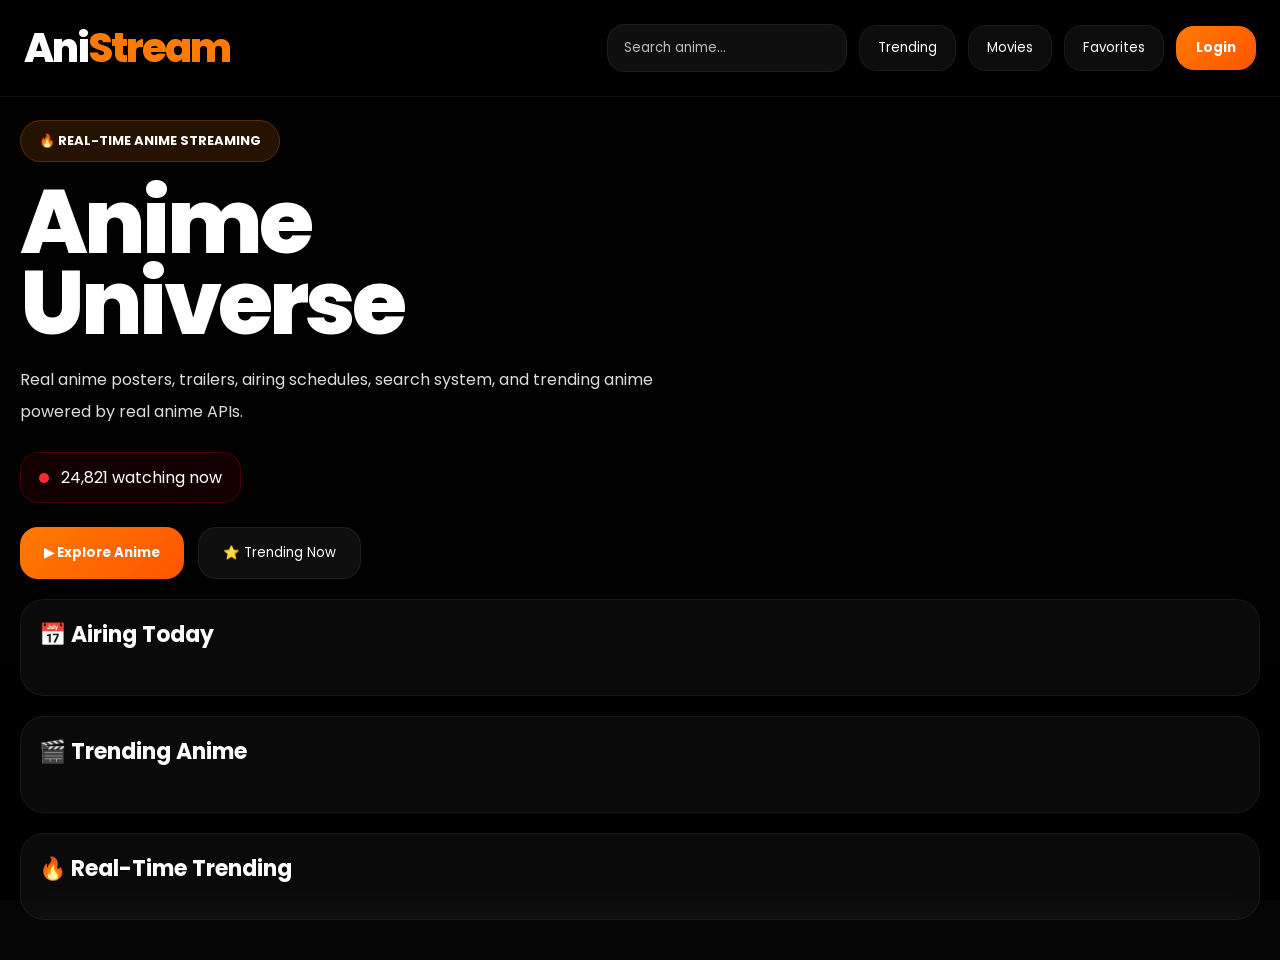
==== commit 1d7211b6: "Update index.html" ====
--- a/index.html
+++ b/index.html
@@ -33,7 +33,7 @@
 overflow-x:hidden;
 
 background-image:
-linear-gradient(rgba(0,0,0,0.82),rgba(0,0,0,0.92)),
+linear-gradient(rgba(0,0,0,0.84),rgba(0,0,0,0.92)),
 url('https://images.alphacoders.com/135/1355127.jpeg');
 
 background-size:cover;
@@ -60,10 +60,10 @@
 justify-content:space-between;
 align-items:center;
 
-backdrop-filter:blur(10px);
-
-background:
-rgba(0,0,0,0.45);
+backdrop-filter:blur(12px);
+
+background:
+rgba(0,0,0,0.4);
 
 border-bottom:
 1px solid rgba(255,255,255,0.06);
@@ -74,7 +74,7 @@
 
 .logo{
 
-font-size:38px;
+font-size:40px;
 font-weight:800;
 
 letter-spacing:-2px;
@@ -184,6 +184,19 @@
 }
 
 /* =========================
+SEARCH PANEL
+========================= */
+
+#searchPanel{
+
+display:none;
+
+margin:
+100px 20px 0;
+
+}
+
+/* =========================
 HERO
 ========================= */
 
@@ -268,6 +281,10 @@
 
 }
 
+/* =========================
+LIVE WATCHING
+========================= */
+
 .live-box{
 
 display:flex;
@@ -321,6 +338,10 @@
 }
 
 }
+
+/* =========================
+BUTTONS
+========================= */
 
 .buttons{
 
@@ -836,19 +857,6 @@
 color:#ccc;
 
 margin-top:4px;
-
-}
-
-/* =========================
-SEARCH PANEL
-========================= */
-
-#searchPanel{
-
-display:none;
-
-margin:
-20px;
 
 }
 
@@ -952,7 +960,7 @@
 </div>
 
 <!-- =========================
-SEARCH RESULTS
+SEARCH PANEL
 ========================= -->
 
 <div class="panel"
@@ -970,14 +978,12 @@
 </div>
 
 <!-- =========================
-HERO
+MAIN HERO
 ========================= -->
 
 <section class="hero">
 
-<!-- =========================
-LEFT
-========================= -->
+<!-- LEFT -->
 
 <div class="left">
 
@@ -997,10 +1003,8 @@
 Real anime posters,
 trailers,
 airing schedules,
-streaming previews,
 search system,
-and live trending anime
-powered by real anime APIs.
+and trending anime powered by real anime APIs.
 
 </p>
 
@@ -1028,7 +1032,7 @@
 
 </div>
 
-<!-- AIRING -->
+<!-- AIRING TODAY -->
 
 <div class="panel">
 
@@ -1060,9 +1064,7 @@
 
 </div>
 
-<!-- =========================
-RIGHT
-========================= -->
+<!-- RIGHT TRENDING -->
 
 <div class="right">
 
@@ -1086,7 +1088,7 @@
 <script>
 
 /* =========================
-LIVE WATCHERS
+LIVE VIEWERS
 ========================= */
 
 const watchingCount =
@@ -1182,6 +1184,8 @@
 
 async function loadAnime(){
 
+try{
+
 const topRes = await fetch(
 "https://api.jikan.moe/v4/top/anime?limit=10"
 );
@@ -1294,6 +1298,12 @@
 
 });
 
+}catch(error){
+
+console.log(error);
+
+}
+
 }
 
 loadAnime();
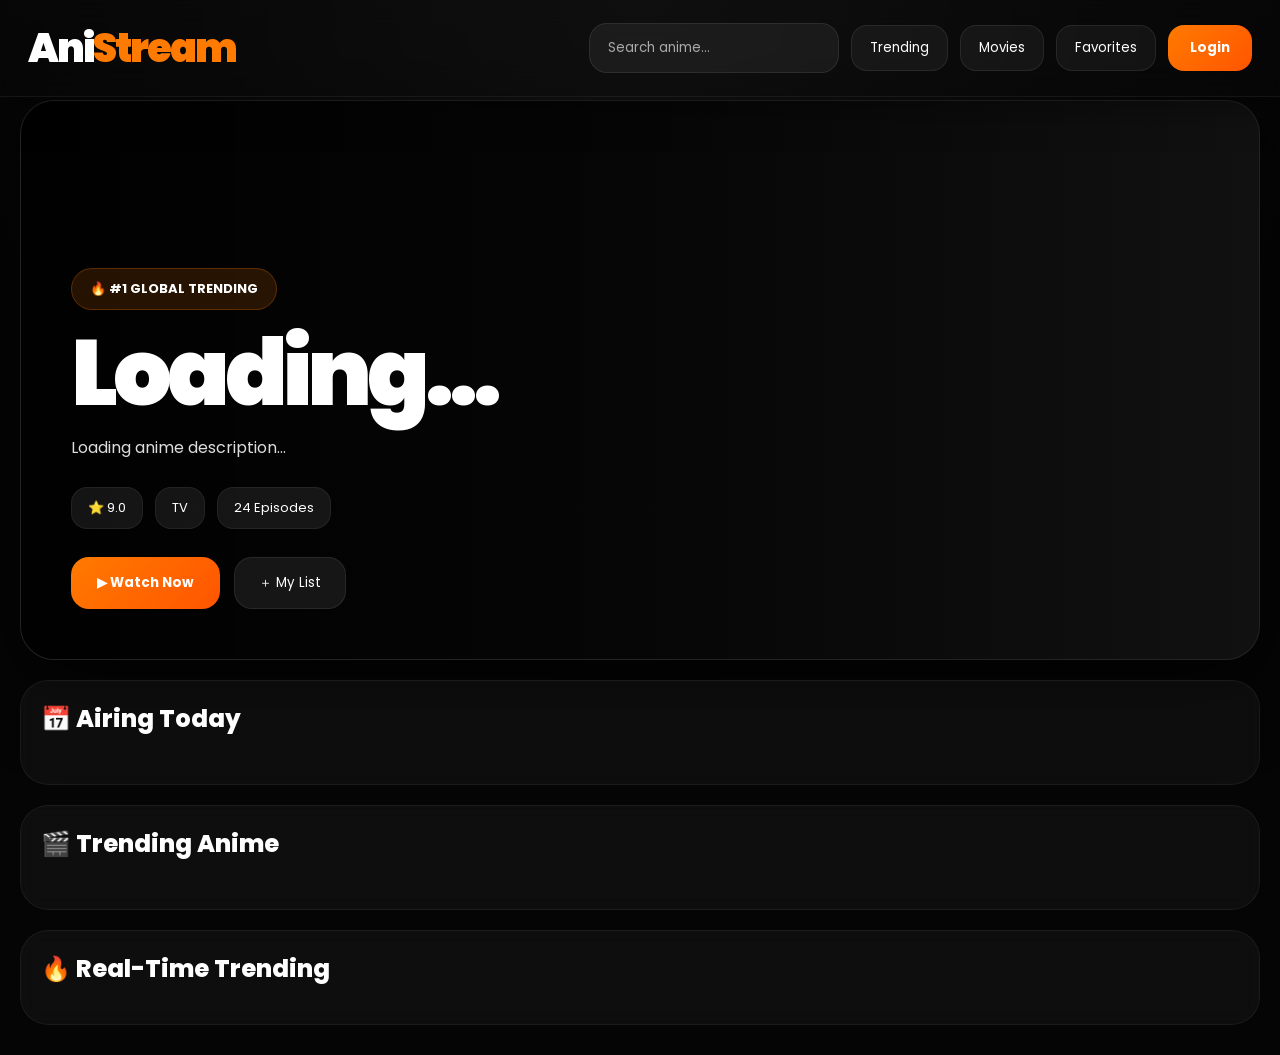
==== commit 7427bbb2: "Update index.html" ====
--- a/index.html
+++ b/index.html
@@ -10,7 +10,7 @@
 
 <link rel="preconnect" href="https://fonts.googleapis.com">
 
-<link href="https://fonts.googleapis.com/css2?family=Poppins:wght@300;400;500;600;700;800&display=swap" rel="stylesheet">
+<link href="https://fonts.googleapis.com/css2?family=Poppins:wght@300;400;500;600;700;800;900&display=swap" rel="stylesheet">
 
 <style>
 
@@ -28,18 +28,29 @@
 
 body{
 
-background:#050505;
+background:
+radial-gradient(
+circle at top,
+#1a1a1a,
+#050505 55%
+);
+
 color:white;
 overflow-x:hidden;
 
-background-image:
-linear-gradient(rgba(0,0,0,0.84),rgba(0,0,0,0.92)),
-url('https://images.alphacoders.com/135/1355127.jpeg');
-
-background-size:cover;
-background-position:center;
-background-attachment:fixed;
-
+}
+
+/* =========================
+SCROLLBAR
+========================= */
+
+::-webkit-scrollbar{
+width:8px;
+}
+
+::-webkit-scrollbar-thumb{
+background:#ff7a00;
+border-radius:20px;
 }
 
 /* =========================
@@ -54,28 +65,31 @@
 left:0;
 right:0;
 
-padding:18px 24px;
+padding:18px 28px;
 
 display:flex;
 justify-content:space-between;
 align-items:center;
 
-backdrop-filter:blur(12px);
-
-background:
-rgba(0,0,0,0.4);
+background:
+rgba(8,8,8,0.55);
+
+backdrop-filter:blur(18px);
 
 border-bottom:
 1px solid rgba(255,255,255,0.06);
 
 z-index:999;
 
+box-shadow:
+0 10px 40px rgba(0,0,0,0.4);
+
 }
 
 .logo{
 
 font-size:40px;
-font-weight:800;
+font-weight:900;
 
 letter-spacing:-2px;
 
@@ -95,9 +109,9 @@
 
 .search{
 
-width:240px;
-
-padding:13px 16px;
+width:250px;
+
+padding:14px 18px;
 
 border:none;
 outline:none;
@@ -108,14 +122,14 @@
 rgba(255,255,255,0.06);
 
 border:
-1px solid rgba(255,255,255,0.06);
+1px solid rgba(255,255,255,0.08);
 
 color:white;
 
 }
 
 .search::placeholder{
-color:#bbb;
+color:#aaa;
 }
 
 .nav-btn{
@@ -124,13 +138,13 @@
 
 border:none;
 
-border-radius:18px;
+border-radius:16px;
 
 background:
 rgba(255,255,255,0.05);
 
 border:
-1px solid rgba(255,255,255,0.06);
+1px solid rgba(255,255,255,0.08);
 
 color:white;
 
@@ -152,11 +166,11 @@
 
 .login-btn{
 
-padding:12px 20px;
+padding:13px 22px;
 
 border:none;
 
-border-radius:18px;
+border-radius:16px;
 
 background:
 linear-gradient(
@@ -178,8 +192,8 @@
 .login-btn:hover{
 
 transform:
-translateY(-3px)
-scale(1.04);
+translateY(-4px)
+scale(1.03);
 
 }
 
@@ -197,13 +211,13 @@
 }
 
 /* =========================
-HERO
+MAIN HERO
 ========================= */
 
 .hero{
 
 padding:
-120px 20px 40px;
+100px 20px 30px;
 
 display:grid;
 
@@ -226,9 +240,75 @@
 
 }
 
-.hero-content{
-
-max-width:720px;
+/* =========================
+FEATURED HERO
+========================= */
+
+.featured-banner{
+
+position:relative;
+
+height:560px;
+
+border-radius:34px;
+
+overflow:hidden;
+
+display:flex;
+align-items:flex-end;
+
+background:#111;
+
+border:
+1px solid rgba(255,255,255,0.08);
+
+box-shadow:
+0 25px 80px rgba(0,0,0,0.7);
+
+}
+
+.featured-backdrop{
+
+position:absolute;
+inset:0;
+
+width:100%;
+height:100%;
+
+object-fit:cover;
+
+filter:
+brightness(0.5);
+
+transform:scale(1.05);
+
+}
+
+.featured-overlay{
+
+position:absolute;
+inset:0;
+
+background:
+linear-gradient(
+to right,
+rgba(0,0,0,0.96),
+rgba(0,0,0,0.65),
+transparent
+);
+
+z-index:1;
+
+}
+
+.featured-content{
+
+position:relative;
+z-index:2;
+
+padding:50px;
+
+max-width:700px;
 
 }
 
@@ -248,113 +328,78 @@
 border:
 1px solid rgba(255,122,0,0.25);
 
-margin-bottom:20px;
+margin-bottom:22px;
 
 font-size:13px;
 font-weight:700;
 
 }
 
-.hero h1{
-
-font-size:90px;
+.featured-content h1{
+
+font-size:92px;
 
 line-height:0.9;
 
-font-weight:800;
-
-letter-spacing:-4px;
-
-margin-bottom:20px;
-
-}
-
-.desc{
+font-weight:900;
+
+letter-spacing:-5px;
+
+margin-bottom:18px;
+
+}
+
+.featured-content p{
 
 font-size:16px;
 
-line-height:2;
+line-height:1.9;
 
 color:#ddd;
 
+margin-bottom:24px;
+
 max-width:650px;
 
 }
 
-/* =========================
-LIVE WATCHING
-========================= */
-
-.live-box{
+.featured-meta{
 
 display:flex;
-align-items:center;
 gap:12px;
 
-margin-top:24px;
-
-padding:12px 18px;
-
-border-radius:18px;
-
-background:
-rgba(255,0,0,0.08);
+flex-wrap:wrap;
+
+margin-bottom:28px;
+
+}
+
+.featured-meta span{
+
+padding:10px 16px;
+
+border-radius:16px;
+
+background:
+rgba(255,255,255,0.08);
 
 border:
-1px solid rgba(255,0,0,0.2);
-
-width:max-content;
-
-}
-
-.live-dot{
-
-width:10px;
-height:10px;
-
-border-radius:50%;
-
-background:#ff2d2d;
-
-animation:pulse 1.2s infinite;
-
-}
-
-@keyframes pulse{
-
-0%{
-transform:scale(1);
-opacity:1;
-}
-
-50%{
-transform:scale(1.5);
-opacity:0.5;
-}
-
-100%{
-transform:scale(1);
-opacity:1;
-}
-
-}
-
-/* =========================
-BUTTONS
-========================= */
+1px solid rgba(255,255,255,0.06);
+
+font-size:13px;
+
+}
 
 .buttons{
 
 display:flex;
 gap:14px;
 
-margin-top:24px;
-
 }
 
 .watch-btn{
 
-padding:15px 24px;
+padding:15px 26px;
 
 border:none;
 
@@ -380,7 +425,10 @@
 .watch-btn:hover{
 
 transform:
-translateY(-4px);
+translateY(-5px);
+
+box-shadow:
+0 10px 30px rgba(255,122,0,0.35);
 
 }
 
@@ -393,43 +441,43 @@
 border-radius:18px;
 
 background:
-rgba(255,255,255,0.06);
+rgba(255,255,255,0.08);
+
+border:
+1px solid rgba(255,255,255,0.08);
+
+color:white;
+
+cursor:pointer;
+
+transition:0.3s ease;
+
+}
+
+.secondary-btn:hover{
+
+transform:
+translateY(-5px);
+
+}
+
+/* =========================
+PANELS
+========================= */
+
+.panel{
+
+background:
+rgba(255,255,255,0.04);
 
 border:
 1px solid rgba(255,255,255,0.06);
 
-color:white;
-
-cursor:pointer;
-
-transition:0.3s ease;
-
-}
-
-.secondary-btn:hover{
-
-transform:
-translateY(-4px);
-
-}
-
-/* =========================
-PANELS
-========================= */
-
-.panel{
-
-background:
-rgba(255,255,255,0.04);
-
-border:
-1px solid rgba(255,255,255,0.06);
-
 backdrop-filter:blur(10px);
 
-border-radius:24px;
-
-padding:18px;
+border-radius:28px;
+
+padding:20px;
 
 overflow:hidden;
 
@@ -437,10 +485,10 @@
 
 .section-title{
 
-font-size:22px;
-font-weight:700;
-
-margin-bottom:16px;
+font-size:24px;
+font-weight:800;
+
+margin-bottom:18px;
 
 }
 
@@ -453,7 +501,7 @@
 .search-row{
 
 display:flex;
-gap:14px;
+gap:16px;
 
 overflow-x:auto;
 
@@ -470,17 +518,17 @@
 }
 
 /* =========================
-AIRING CARDS
+AIRING CARD
 ========================= */
 
 .airing-card{
 
-min-width:180px;
-height:95px;
+min-width:220px;
+height:110px;
 
 display:flex;
 
-border-radius:18px;
+border-radius:22px;
 
 overflow:hidden;
 
@@ -491,18 +539,24 @@
 
 transition:0.3s ease;
 
+border:
+1px solid rgba(255,255,255,0.05);
+
 }
 
 .airing-card:hover{
 
 transform:
-translateY(-5px);
+translateY(-6px);
+
+background:
+rgba(255,255,255,0.08);
 
 }
 
 .airing-card img{
 
-width:70px;
+width:80px;
 height:100%;
 
 object-fit:cover;
@@ -511,15 +565,15 @@
 
 .airing-details{
 
-padding:10px;
+padding:12px;
 
 }
 
 .airing-details h3{
 
-font-size:11px;
-
-line-height:1.4;
+font-size:12px;
+
+line-height:1.5;
 
 display:-webkit-box;
 
@@ -544,14 +598,14 @@
 
 margin-top:8px;
 
-padding:5px 8px;
-
-border-radius:10px;
+padding:6px 10px;
+
+border-radius:12px;
 
 background:
 rgba(255,122,0,0.15);
 
-font-size:9px;
+font-size:10px;
 font-weight:700;
 
 width:max-content;
@@ -564,10 +618,10 @@
 
 .card{
 
-min-width:170px;
-height:250px;
-
-border-radius:24px;
+min-width:190px;
+height:280px;
+
+border-radius:28px;
 
 overflow:hidden;
 
@@ -577,18 +631,24 @@
 
 flex-shrink:0;
 
-transition:0.3s ease;
+transition:0.35s ease;
 
 background:
 rgba(255,255,255,0.04);
 
+border:
+1px solid rgba(255,255,255,0.06);
+
 }
 
 .card:hover{
 
 transform:
-translateY(-8px)
-scale(1.03);
+translateY(-10px)
+scale(1.04);
+
+box-shadow:
+0 15px 45px rgba(255,122,0,0.22);
 
 }
 
@@ -619,27 +679,45 @@
 background:
 linear-gradient(
 to top,
-rgba(0,0,0,0.96),
+rgba(0,0,0,0.98),
 transparent 60%
 );
 
 }
 
+.top-rank{
+
+position:absolute;
+
+left:-10px;
+bottom:-20px;
+
+font-size:120px;
+
+font-weight:900;
+
+color:
+rgba(255,255,255,0.08);
+
+z-index:1;
+
+}
+
 .score{
 
 position:absolute;
 
-top:10px;
-right:10px;
-
-padding:5px 8px;
-
-border-radius:12px;
+top:12px;
+right:12px;
+
+padding:6px 10px;
+
+border-radius:14px;
 
 background:
 rgba(0,0,0,0.55);
 
-font-size:10px;
+font-size:11px;
 font-weight:700;
 
 z-index:5;
@@ -650,17 +728,17 @@
 
 position:absolute;
 
-top:10px;
-left:10px;
-
-padding:5px 8px;
-
-border-radius:12px;
+top:12px;
+left:12px;
+
+padding:6px 10px;
+
+border-radius:14px;
 
 background:
 rgba(255,0,80,0.18);
 
-font-size:10px;
+font-size:11px;
 font-weight:700;
 
 z-index:5;
@@ -677,8 +755,8 @@
 transform:
 translate(-50%,-50%);
 
-width:48px;
-height:48px;
+width:58px;
+height:58px;
 
 border-radius:50%;
 
@@ -689,7 +767,9 @@
 background:
 rgba(0,0,0,0.45);
 
-font-size:18px;
+backdrop-filter:blur(8px);
+
+font-size:20px;
 
 opacity:0;
 
@@ -709,8 +789,8 @@
 
 position:absolute;
 
-left:12px;
-bottom:12px;
+left:14px;
+bottom:14px;
 
 z-index:5;
 
@@ -718,7 +798,7 @@
 
 .card-info h3{
 
-font-size:13px;
+font-size:14px;
 
 line-height:1.4;
 
@@ -733,169 +813,168 @@
 }
 
 .card-info p{
+
+font-size:11px;
+color:#ccc;
+
+margin-top:4px;
+
+}
+
+/* =========================
+RIGHT PANEL
+========================= */
+
+.right{
+
+position:sticky;
+
+top:90px;
+
+height:max-content;
+
+}
+
+.trending-list{
+
+display:flex;
+flex-direction:column;
+gap:12px;
+
+}
+
+.trend-item{
+
+display:flex;
+align-items:center;
+
+gap:12px;
+
+padding:12px;
+
+border-radius:20px;
+
+background:
+rgba(255,255,255,0.04);
+
+cursor:pointer;
+
+transition:0.3s ease;
+
+border:
+1px solid rgba(255,255,255,0.05);
+
+}
+
+.trend-item:hover{
+
+transform:
+translateX(6px);
+
+background:
+rgba(255,255,255,0.08);
+
+}
+
+.rank{
+
+font-size:22px;
+font-weight:900;
+
+color:#ff7a00;
+
+width:36px;
+
+}
+
+.trend-thumb{
+
+width:54px;
+height:70px;
+
+border-radius:14px;
+
+overflow:hidden;
+
+flex-shrink:0;
+
+}
+
+.trend-thumb img{
+
+width:100%;
+height:100%;
+
+object-fit:cover;
+
+}
+
+.trend-info{
+
+flex:1;
+
+overflow:hidden;
+
+}
+
+.trend-info h3{
+
+font-size:11px;
+
+line-height:1.4;
+
+display:-webkit-box;
+
+-webkit-line-clamp:2;
+
+-webkit-box-orient:vertical;
+
+overflow:hidden;
+
+}
+
+.trend-info p{
 
 font-size:10px;
 color:#ccc;
 
-margin-top:3px;
-
-}
-
-/* =========================
-RIGHT TRENDING
-========================= */
+margin-top:4px;
+
+}
+
+/* =========================
+RESPONSIVE
+========================= */
+
+@media(max-width:1300px){
+
+.hero{
+grid-template-columns:1fr;
+}
 
 .right{
-
-position:sticky;
-
-top:90px;
-
-height:max-content;
-
-}
-
-.trending-list{
-
-display:flex;
-flex-direction:column;
-
-gap:10px;
-
-}
-
-.trend-item{
-
-display:flex;
-align-items:center;
-
-gap:10px;
-
-padding:10px;
-
-border-radius:18px;
-
-background:
-rgba(255,255,255,0.04);
-
-cursor:pointer;
-
-transition:0.3s ease;
-
-}
-
-.trend-item:hover{
-
-transform:
-translateX(5px);
-
-background:
-rgba(255,255,255,0.08);
-
-}
-
-.rank{
-
-font-size:18px;
-font-weight:800;
-
-color:#ff7a00;
-
-width:30px;
-
-}
-
-.trend-thumb{
-
-width:48px;
-height:62px;
-
-border-radius:12px;
-
-overflow:hidden;
-
-flex-shrink:0;
-
-}
-
-.trend-thumb img{
-
-width:100%;
-height:100%;
-
-object-fit:cover;
-
-}
-
-.trend-info{
-
-flex:1;
-
-overflow:hidden;
-
-}
-
-.trend-info h3{
-
-font-size:10px;
-
-line-height:1.4;
-
-display:-webkit-box;
-
--webkit-line-clamp:2;
-
--webkit-box-orient:vertical;
-
-overflow:hidden;
-
-}
-
-.trend-info p{
-
-font-size:9px;
-color:#ccc;
-
-margin-top:4px;
-
-}
-
-/* =========================
-RESPONSIVE
-========================= */
-
-@media(max-width:1300px){
+position:relative;
+top:0;
+}
+
+}
+
+@media(max-width:900px){
 
 .hero{
-
-grid-template-columns:
-1fr;
-
-}
-
-.right{
-
-position:relative;
-
-top:0;
-
-}
-
-}
-
-@media(max-width:900px){
-
-.hero{
-
-padding:
-100px 12px 20px;
-
-}
-
-.hero h1{
-
-font-size:58px;
-
+padding:90px 12px 20px;
+}
+
+.featured-banner{
+height:480px;
+}
+
+.featured-content{
+padding:30px;
+}
+
+.featured-content h1{
+font-size:56px;
 }
 
 .search{
@@ -907,9 +986,12 @@
 }
 
 .topbar{
-
 padding:18px 12px;
-
+}
+
+.card{
+min-width:160px;
+height:240px;
 }
 
 }
@@ -920,9 +1002,7 @@
 
 <body>
 
-<!-- =========================
-TOPBAR
-========================= -->
+<!-- TOPBAR -->
 
 <div class="topbar">
 
@@ -959,9 +1039,7 @@
 
 </div>
 
-<!-- =========================
-SEARCH PANEL
-========================= -->
+<!-- SEARCH PANEL -->
 
 <div class="panel"
 id="searchPanel">
@@ -977,9 +1055,7 @@
 
 </div>
 
-<!-- =========================
-MAIN HERO
-========================= -->
+<!-- MAIN -->
 
 <section class="hero">
 
@@ -987,46 +1063,65 @@
 
 <div class="left">
 
-<div class="hero-content">
+<!-- FEATURED -->
+
+<div class="featured-banner">
+
+<img
+id="featuredBackdrop"
+class="featured-backdrop"
+src=""
+>
+
+<div class="featured-overlay"></div>
+
+<div class="featured-content">
 
 <div class="badge">
-🔥 REAL-TIME ANIME STREAMING
-</div>
-
-<h1>
-Anime<br>
-Universe
+🔥 #1 GLOBAL TRENDING
+</div>
+
+<h1 id="featuredTitle">
+Loading...
 </h1>
 
-<p class="desc">
-
-Real anime posters,
-trailers,
-airing schedules,
-search system,
-and trending anime powered by real anime APIs.
-
+<p id="featuredDesc">
+Loading anime description...
 </p>
 
-<div class="live-box">
-
-<div class="live-dot"></div>
-
-<div id="watchingCount">
-24,821 watching now
-</div>
+<div class="featured-meta">
+
+<span id="featuredScore">
+⭐ 9.0
+</span>
+
+<span id="featuredType">
+TV
+</span>
+
+<span id="featuredEpisodes">
+24 Episodes
+</span>
 
 </div>
 
 <div class="buttons">
 
-<button class="watch-btn">
-▶ Explore Anime
+<button
+class="watch-btn"
+id="watchFeatured">
+
+▶ Watch Now
+
 </button>
 
 <button class="secondary-btn">
-⭐ Trending Now
+
+＋ My List
+
 </button>
+
+</div>
 
 </div>
 
@@ -1064,7 +1159,7 @@
 
 </div>
 
-<!-- RIGHT TRENDING -->
+<!-- RIGHT -->
 
 <div class="right">
 
@@ -1088,25 +1183,11 @@
 <script>
 
 /* =========================
-LIVE VIEWERS
-========================= */
-
-const watchingCount =
-document.getElementById("watchingCount");
-
-function updateWatching(){
-
-const viewers =
-Math.floor(
-Math.random() * 10000
-) + 20000;
-
-watchingCount.innerHTML =
-`${viewers.toLocaleString()} watching now`;
-
-}
-
-setInterval(updateWatching,10000);
+LIVE FEATURED ROTATION
+========================= */
+
+let featuredIndex = 0;
+let featuredAnime = [];
 
 /* =========================
 ELEMENTS
@@ -1121,11 +1202,34 @@
 const trendingList =
 document.getElementById("trendingList");
 
+/* FEATURED */
+
+const featuredBackdrop =
+document.getElementById("featuredBackdrop");
+
+const featuredTitle =
+document.getElementById("featuredTitle");
+
+const featuredDesc =
+document.getElementById("featuredDesc");
+
+const featuredScore =
+document.getElementById("featuredScore");
+
+const featuredType =
+document.getElementById("featuredType");
+
+const featuredEpisodes =
+document.getElementById("featuredEpisodes");
+
+const watchFeatured =
+document.getElementById("watchFeatured");
+
 /* =========================
 CREATE CARD
 ========================= */
 
-function createAnimeCard(anime){
+function createAnimeCard(anime,index){
 
 const loves =
 Math.floor(
@@ -1139,7 +1243,14 @@
 
 card.innerHTML = `
 
-<img src="${anime.images.jpg.large_image_url}">
+<div class="top-rank">
+${String(index + 1).padStart(2,'0')}
+</div>
+
+<img
+loading="lazy"
+src="${anime.images.jpg.large_image_url}"
+>
 
 <div class="love">
 ❤️ ${loves}K
@@ -1179,6 +1290,44 @@
 }
 
 /* =========================
+UPDATE FEATURED
+========================= */
+
+function updateFeatured(){
+
+const anime =
+featuredAnime[featuredIndex];
+
+featuredBackdrop.src =
+anime.images.jpg.large_image_url;
+
+featuredTitle.innerHTML =
+anime.title;
+
+featuredDesc.innerHTML =
+anime.synopsis
+? anime.synopsis.slice(0,180) + "..."
+: "No description available.";
+
+featuredScore.innerHTML =
+`⭐ ${anime.score || "N/A"}`;
+
+featuredType.innerHTML =
+anime.type || "TV";
+
+featuredEpisodes.innerHTML =
+`${anime.episodes || "??"} Episodes`;
+
+watchFeatured.onclick = ()=>{
+
+window.location.href =
+`watch.html?id=${anime.mal_id}`;
+
+};
+
+}
+
+/* =========================
 LOAD ANIME
 ========================= */
 
@@ -1187,7 +1336,7 @@
 try{
 
 const topRes = await fetch(
-"https://api.jikan.moe/v4/top/anime?limit=10"
+"https://api.jikan.moe/v4/top/anime?limit=12"
 );
 
 const topData = await topRes.json();
@@ -1198,12 +1347,33 @@
 
 const airingData = await airingRes.json();
 
+/* FEATURED */
+
+featuredAnime =
+topData.data;
+
+updateFeatured();
+
+setInterval(()=>{
+
+featuredIndex++;
+
+if(featuredIndex >= featuredAnime.length){
+
+featuredIndex = 0;
+
+}
+
+updateFeatured();
+
+},8000);
+
 /* TRENDING */
 
-topData.data.forEach((anime)=>{
+topData.data.forEach((anime,index)=>{
 
 animeRow.appendChild(
-createAnimeCard(anime)
+createAnimeCard(anime,index)
 );
 
 });
@@ -1219,7 +1389,10 @@
 
 card.innerHTML = `
 
-<img src="${anime.images.jpg.large_image_url}">
+<img
+loading="lazy"
+src="${anime.images.jpg.large_image_url}"
+>
 
 <div class="airing-details">
 
@@ -1269,7 +1442,10 @@
 
 <div class="trend-thumb">
 
-<img src="${anime.images.jpg.large_image_url}">
+<img
+loading="lazy"
+src="${anime.images.jpg.large_image_url}"
+>
 
 </div>
 
@@ -1347,10 +1523,10 @@
 searchPanel.style.display =
 "block";
 
-data.data.forEach((anime)=>{
+data.data.forEach((anime,index)=>{
 
 searchResults.appendChild(
-createAnimeCard(anime)
+createAnimeCard(anime,index)
 );
 
 });
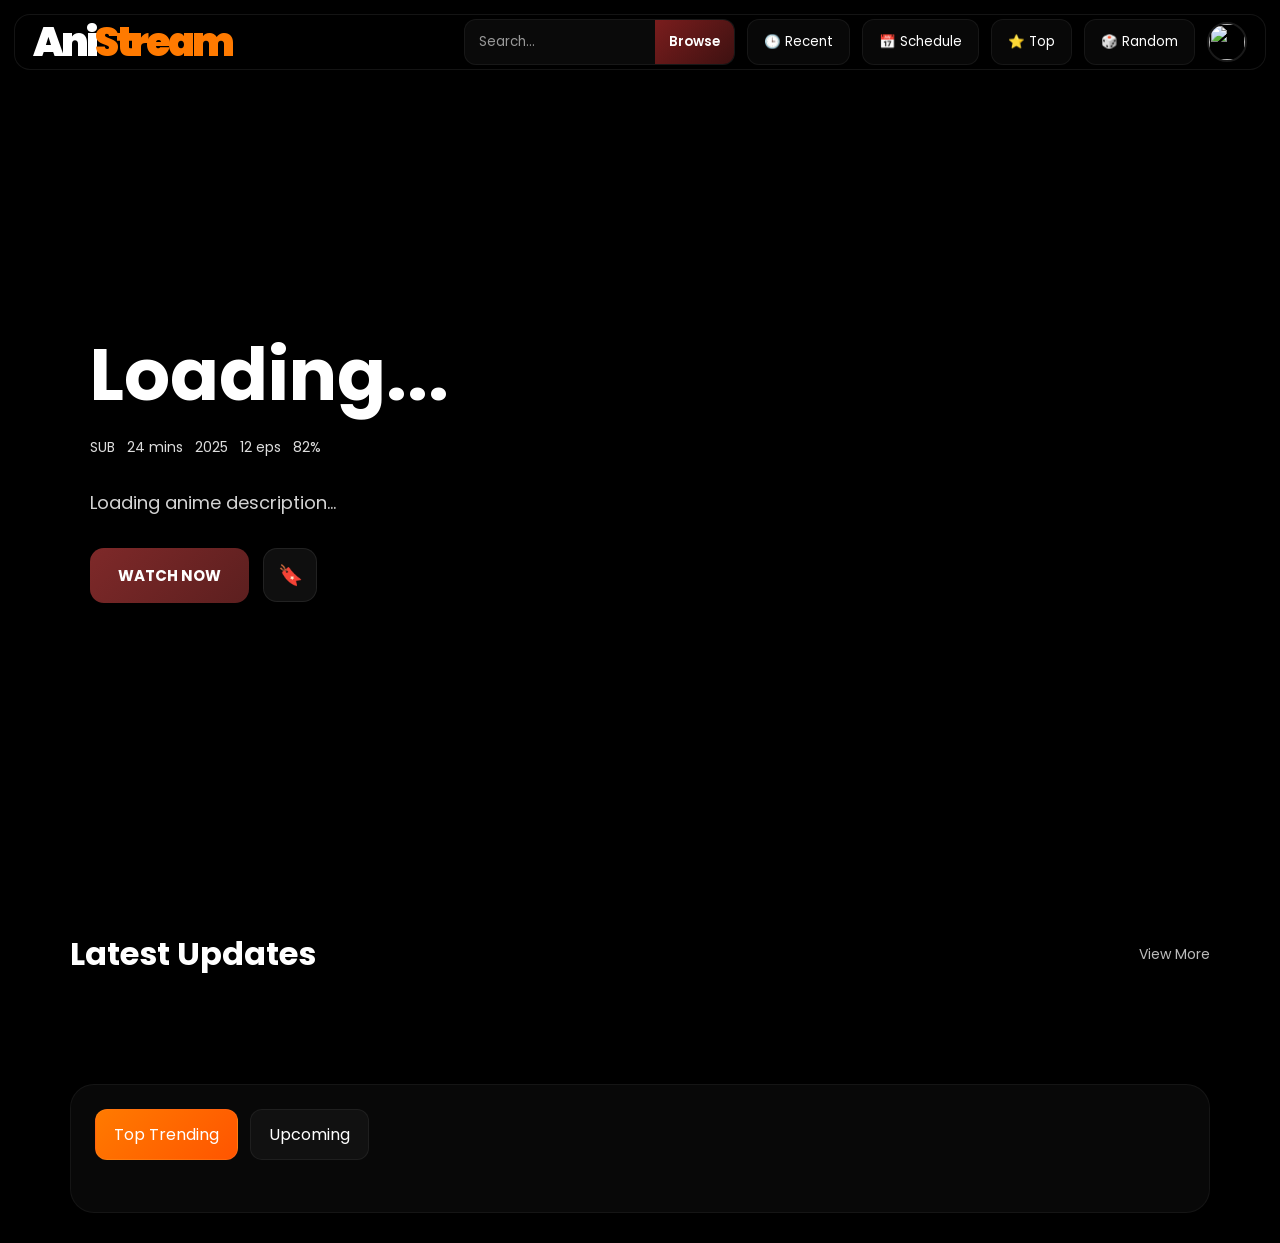
==== commit 9ef90d80: "Update index.html" ====
--- a/index.html
+++ b/index.html
@@ -23,18 +23,11 @@
 padding:0;
 box-sizing:border-box;
 font-family:'Poppins',sans-serif;
-scroll-behavior:smooth;
 }
 
 body{
 
-background:
-radial-gradient(
-circle at top,
-#1a1a1a,
-#050505 55%
-);
-
+background:#000;
 color:white;
 overflow-x:hidden;
 
@@ -45,7 +38,7 @@
 ========================= */
 
 ::-webkit-scrollbar{
-width:8px;
+width:7px;
 }
 
 ::-webkit-scrollbar-thumb{
@@ -54,35 +47,36 @@
 }
 
 /* =========================
-TOPBAR
+TOP NAVBAR
 ========================= */
 
 .topbar{
 
 position:fixed;
 
-top:0;
-left:0;
-right:0;
-
-padding:18px 28px;
+top:14px;
+left:14px;
+right:14px;
+
+height:56px;
 
 display:flex;
 justify-content:space-between;
 align-items:center;
 
+padding:0 18px;
+
 background:
-rgba(8,8,8,0.55);
-
-backdrop-filter:blur(18px);
-
-border-bottom:
-1px solid rgba(255,255,255,0.06);
+rgba(0,0,0,0.78);
+
+backdrop-filter:blur(16px);
+
+border:
+1px solid rgba(255,255,255,0.08);
+
+border-radius:16px;
 
 z-index:999;
-
-box-shadow:
-0 10px 40px rgba(0,0,0,0.4);
 
 }
 
@@ -91,7 +85,7 @@
 font-size:40px;
 font-weight:900;
 
-letter-spacing:-2px;
+letter-spacing:-3px;
 
 }
 
@@ -107,16 +101,287 @@
 
 }
 
+.search-box{
+
+display:flex;
+align-items:center;
+
+background:
+rgba(255,255,255,0.04);
+
+border:
+1px solid rgba(255,255,255,0.06);
+
+border-radius:12px;
+
+overflow:hidden;
+
+}
+
 .search{
 
-width:250px;
-
-padding:14px 18px;
+width:190px;
+
+padding:12px 14px;
 
 border:none;
 outline:none;
 
-border-radius:18px;
+background:transparent;
+
+color:white;
+
+}
+
+.search::placeholder{
+color:#999;
+}
+
+.search-btn{
+
+padding:12px 14px;
+
+border:none;
+
+background:
+linear-gradient(
+135deg,
+#7a1d1d,
+#3d1111
+);
+
+color:white;
+
+cursor:pointer;
+
+font-weight:600;
+
+}
+
+.nav-btn{
+
+padding:12px 16px;
+
+border:none;
+
+border-radius:12px;
+
+background:
+rgba(255,255,255,0.03);
+
+border:
+1px solid rgba(255,255,255,0.06);
+
+color:white;
+
+cursor:pointer;
+
+transition:0.3s ease;
+
+}
+
+.nav-btn:hover{
+
+background:
+rgba(255,255,255,0.08);
+
+transform:
+translateY(-2px);
+
+}
+
+.avatar{
+
+width:40px;
+height:40px;
+
+border-radius:50%;
+
+overflow:hidden;
+
+border:
+2px solid rgba(255,255,255,0.1);
+
+}
+
+.avatar img{
+
+width:100%;
+height:100%;
+
+object-fit:cover;
+
+}
+
+/* =========================
+HERO SECTION
+========================= */
+
+.hero{
+
+position:relative;
+
+height:100vh;
+
+overflow:hidden;
+
+display:flex;
+align-items:center;
+
+padding:120px 90px 60px;
+
+}
+
+/* BACKDROP */
+
+.hero-backdrop{
+
+position:absolute;
+inset:0;
+
+width:100%;
+height:100%;
+
+object-fit:cover;
+
+filter:
+brightness(0.45);
+
+transform:scale(1.03);
+
+}
+
+.hero-overlay{
+
+position:absolute;
+inset:0;
+
+background:
+linear-gradient(
+to right,
+rgba(0,0,0,0.95),
+rgba(0,0,0,0.6),
+transparent
+);
+
+z-index:1;
+
+}
+
+/* CONTENT */
+
+.hero-content{
+
+position:relative;
+z-index:2;
+
+max-width:700px;
+
+}
+
+.hero h1{
+
+font-size:72px;
+
+font-weight:700;
+
+line-height:1.1;
+
+margin-bottom:22px;
+
+}
+
+.meta{
+
+display:flex;
+align-items:center;
+gap:12px;
+
+flex-wrap:wrap;
+
+margin-bottom:28px;
+
+}
+
+.meta span{
+
+font-size:14px;
+color:#ddd;
+
+}
+
+.orange{
+color:#ff7a00;
+}
+
+.hero-desc{
+
+font-size:18px;
+
+line-height:1.9;
+
+color:#d4d4d4;
+
+max-width:620px;
+
+margin-bottom:28px;
+
+}
+
+/* BUTTONS */
+
+.buttons{
+
+display:flex;
+align-items:center;
+gap:14px;
+
+margin-bottom:22px;
+
+}
+
+.watch-btn{
+
+padding:16px 28px;
+
+border:none;
+
+border-radius:14px;
+
+background:
+linear-gradient(
+135deg,
+#7e2929,
+#5c1f1f
+);
+
+color:white;
+
+font-weight:700;
+
+cursor:pointer;
+
+font-size:15px;
+
+transition:0.3s ease;
+
+}
+
+.watch-btn:hover{
+
+transform:
+translateY(-4px);
+
+}
+
+.bookmark-btn{
+
+width:54px;
+height:54px;
+
+border:none;
+
+border-radius:14px;
 
 background:
 rgba(255,255,255,0.06);
@@ -126,51 +391,351 @@
 
 color:white;
 
-}
-
-.search::placeholder{
+font-size:20px;
+
+cursor:pointer;
+
+}
+
+/* GENRES */
+
+.genre-row{
+
+display:flex;
+gap:10px;
+
+flex-wrap:wrap;
+
+}
+
+.genre{
+
+padding:8px 14px;
+
+border-radius:10px;
+
+background:
+rgba(255,255,255,0.06);
+
+font-size:12px;
+
+color:#ddd;
+
+}
+
+/* =========================
+SLIDER THUMBS
+========================= */
+
+.slider{
+
+position:absolute;
+
+right:90px;
+bottom:50px;
+
+display:flex;
+align-items:center;
+gap:24px;
+
+z-index:5;
+
+}
+
+.slide-card{
+
+position:relative;
+
+width:250px;
+height:130px;
+
+border-radius:18px;
+
+overflow:hidden;
+
+cursor:pointer;
+
+border:
+2px solid transparent;
+
+transition:0.3s ease;
+
+}
+
+.slide-card.active{
+
+border:
+2px solid #ff7a00;
+
+}
+
+.slide-card:hover{
+
+transform:
+translateY(-5px);
+
+}
+
+.slide-card img{
+
+width:100%;
+height:100%;
+
+object-fit:cover;
+
+filter:
+brightness(0.8);
+
+}
+
+.slide-number{
+
+position:absolute;
+
+left:14px;
+bottom:10px;
+
+font-size:42px;
+font-weight:900;
+
+z-index:3;
+
+}
+
+/* =========================
+SECTIONS
+========================= */
+
+.section{
+
+padding:30px 70px;
+
+}
+
+.section-header{
+
+display:flex;
+justify-content:space-between;
+align-items:center;
+
+margin-bottom:26px;
+
+}
+
+.section-title{
+
+font-size:32px;
+font-weight:700;
+
+}
+
+.view-more{
+
+color:#bbb;
+
+cursor:pointer;
+
+font-size:14px;
+
+}
+
+/* =========================
+ANIME GRID
+========================= */
+
+.anime-grid{
+
+display:grid;
+
+grid-template-columns:
+repeat(auto-fill,minmax(170px,1fr));
+
+gap:22px;
+
+}
+
+/* =========================
+CARD
+========================= */
+
+.card{
+
+cursor:pointer;
+
+transition:0.3s ease;
+
+}
+
+.card:hover{
+
+transform:
+translateY(-8px);
+
+}
+
+.poster{
+
+position:relative;
+
+height:250px;
+
+border-radius:18px;
+
+overflow:hidden;
+
+margin-bottom:10px;
+
+}
+
+.poster img{
+
+width:100%;
+height:100%;
+
+object-fit:cover;
+
+transition:0.4s ease;
+
+}
+
+.card:hover img{
+
+transform:scale(1.08);
+
+}
+
+.poster::after{
+
+content:'';
+
+position:absolute;
+inset:0;
+
+background:
+linear-gradient(
+to top,
+rgba(0,0,0,0.95),
+transparent 60%
+);
+
+}
+
+.ep{
+
+position:absolute;
+
+bottom:10px;
+right:10px;
+
+padding:6px 10px;
+
+border-radius:10px;
+
+background:#111;
+
+font-size:11px;
+font-weight:700;
+
+z-index:5;
+
+}
+
+.sub{
+
+position:absolute;
+
+top:10px;
+left:10px;
+
+padding:5px 8px;
+
+border-radius:8px;
+
+background:
+rgba(255,255,255,0.12);
+
+font-size:10px;
+
+z-index:5;
+
+}
+
+.card-title{
+
+font-size:14px;
+
+font-weight:600;
+
+line-height:1.5;
+
+display:-webkit-box;
+
+-webkit-line-clamp:2;
+
+-webkit-box-orient:vertical;
+
+overflow:hidden;
+
+margin-bottom:8px;
+
+}
+
+.card-meta{
+
+display:flex;
+justify-content:space-between;
+
+font-size:11px;
 color:#aaa;
-}
-
-.nav-btn{
+
+}
+
+/* =========================
+TOP 10 SECTION
+========================= */
+
+.top-panel{
+
+background:
+rgba(255,255,255,0.03);
+
+border:
+1px solid rgba(255,255,255,0.05);
+
+border-radius:24px;
+
+padding:24px;
+
+margin-top:20px;
+
+}
+
+.top-tabs{
+
+display:flex;
+gap:12px;
+
+margin-bottom:28px;
+
+}
+
+.tab{
 
 padding:12px 18px;
 
-border:none;
-
-border-radius:16px;
+border-radius:12px;
 
 background:
-rgba(255,255,255,0.05);
+rgba(255,255,255,0.04);
 
 border:
-1px solid rgba(255,255,255,0.08);
-
-color:white;
+1px solid rgba(255,255,255,0.06);
 
 cursor:pointer;
 
-transition:0.3s ease;
-
-}
-
-.nav-btn:hover{
-
-transform:
-translateY(-3px);
-
-background:
-rgba(255,255,255,0.1);
-
-}
-
-.login-btn{
-
-padding:13px 22px;
-
-border:none;
-
-border-radius:16px;
+}
+
+.tab.active{
 
 background:
 linear-gradient(
@@ -179,805 +744,109 @@
 #ff5500
 );
 
-color:white;
-
-font-weight:700;
-
-cursor:pointer;
-
-transition:0.3s ease;
-
-}
-
-.login-btn:hover{
-
-transform:
-translateY(-4px)
-scale(1.03);
-
-}
-
-/* =========================
-SEARCH PANEL
-========================= */
-
-#searchPanel{
-
-display:none;
-
-margin:
-100px 20px 0;
-
-}
-
-/* =========================
-MAIN HERO
-========================= */
+}
+
+.top-grid{
+
+display:grid;
+
+grid-template-columns:
+repeat(auto-fill,minmax(170px,1fr));
+
+gap:22px;
+
+}
+
+.top-card{
+
+position:relative;
+
+}
+
+.rank-badge{
+
+position:absolute;
+
+top:10px;
+left:10px;
+
+padding:6px 10px;
+
+border-radius:10px;
+
+background:#ffcc00;
+
+color:black;
+
+font-size:11px;
+font-weight:800;
+
+z-index:5;
+
+}
+
+/* =========================
+RESPONSIVE
+========================= */
+
+@media(max-width:1200px){
 
 .hero{
-
-padding:
-100px 20px 30px;
-
-display:grid;
-
-grid-template-columns:
-1fr 320px;
-
-gap:20px;
-
-}
-
-/* =========================
-LEFT
-========================= */
-
-.left{
-
-display:flex;
-flex-direction:column;
-gap:20px;
-
-}
-
-/* =========================
-FEATURED HERO
-========================= */
-
-.featured-banner{
+padding:120px 40px 40px;
+}
+
+.slider{
+right:40px;
+}
+
+.section{
+padding:30px 40px;
+}
+
+}
+
+@media(max-width:900px){
+
+.hero{
+
+height:auto;
+
+padding:120px 20px 50px;
+
+}
+
+.hero h1{
+font-size:48px;
+}
+
+.slider{
 
 position:relative;
 
-height:560px;
-
-border-radius:34px;
-
-overflow:hidden;
-
-display:flex;
-align-items:flex-end;
-
-background:#111;
-
-border:
-1px solid rgba(255,255,255,0.08);
-
-box-shadow:
-0 25px 80px rgba(0,0,0,0.7);
-
-}
-
-.featured-backdrop{
-
-position:absolute;
-inset:0;
-
-width:100%;
-height:100%;
-
-object-fit:cover;
-
-filter:
-brightness(0.5);
-
-transform:scale(1.05);
-
-}
-
-.featured-overlay{
-
-position:absolute;
-inset:0;
-
-background:
-linear-gradient(
-to right,
-rgba(0,0,0,0.96),
-rgba(0,0,0,0.65),
-transparent
-);
-
-z-index:1;
-
-}
-
-.featured-content{
-
-position:relative;
-z-index:2;
-
-padding:50px;
-
-max-width:700px;
-
-}
-
-.badge{
-
-display:inline-flex;
-align-items:center;
-gap:10px;
-
-padding:10px 18px;
-
-border-radius:30px;
-
-background:
-rgba(255,122,0,0.15);
-
-border:
-1px solid rgba(255,122,0,0.25);
-
-margin-bottom:22px;
-
-font-size:13px;
-font-weight:700;
-
-}
-
-.featured-content h1{
-
-font-size:92px;
-
-line-height:0.9;
-
-font-weight:900;
-
-letter-spacing:-5px;
-
-margin-bottom:18px;
-
-}
-
-.featured-content p{
-
-font-size:16px;
-
-line-height:1.9;
-
-color:#ddd;
-
-margin-bottom:24px;
-
-max-width:650px;
-
-}
-
-.featured-meta{
-
-display:flex;
-gap:12px;
+right:auto;
+bottom:auto;
+
+margin-top:40px;
 
 flex-wrap:wrap;
 
-margin-bottom:28px;
-
-}
-
-.featured-meta span{
-
-padding:10px 16px;
-
-border-radius:16px;
-
-background:
-rgba(255,255,255,0.08);
-
-border:
-1px solid rgba(255,255,255,0.06);
-
-font-size:13px;
-
-}
-
-.buttons{
-
-display:flex;
-gap:14px;
-
-}
-
-.watch-btn{
-
-padding:15px 26px;
-
-border:none;
-
-border-radius:18px;
-
-background:
-linear-gradient(
-135deg,
-#ff7a00,
-#ff5500
-);
-
-color:white;
-
-font-weight:700;
-
-cursor:pointer;
-
-transition:0.3s ease;
-
-}
-
-.watch-btn:hover{
-
-transform:
-translateY(-5px);
-
-box-shadow:
-0 10px 30px rgba(255,122,0,0.35);
-
-}
-
-.secondary-btn{
-
-padding:15px 24px;
-
-border:none;
-
-border-radius:18px;
-
-background:
-rgba(255,255,255,0.08);
-
-border:
-1px solid rgba(255,255,255,0.08);
-
-color:white;
-
-cursor:pointer;
-
-transition:0.3s ease;
-
-}
-
-.secondary-btn:hover{
-
-transform:
-translateY(-5px);
-
-}
-
-/* =========================
-PANELS
-========================= */
-
-.panel{
-
-background:
-rgba(255,255,255,0.04);
-
-border:
-1px solid rgba(255,255,255,0.06);
-
-backdrop-filter:blur(10px);
-
-border-radius:28px;
-
-padding:20px;
-
-overflow:hidden;
-
-}
-
-.section-title{
-
-font-size:24px;
-font-weight:800;
-
-margin-bottom:18px;
-
-}
-
-/* =========================
-ROWS
-========================= */
-
-.airing-row,
-.anime-row,
-.search-row{
-
-display:flex;
-gap:16px;
-
-overflow-x:auto;
-
-padding-bottom:10px;
-
-scrollbar-width:none;
-
-}
-
-.airing-row::-webkit-scrollbar,
-.anime-row::-webkit-scrollbar,
-.search-row::-webkit-scrollbar{
-display:none;
-}
-
-/* =========================
-AIRING CARD
-========================= */
-
-.airing-card{
-
-min-width:220px;
-height:110px;
-
-display:flex;
-
-border-radius:22px;
-
-overflow:hidden;
-
-background:
-rgba(255,255,255,0.04);
-
-cursor:pointer;
-
-transition:0.3s ease;
-
-border:
-1px solid rgba(255,255,255,0.05);
-
-}
-
-.airing-card:hover{
-
-transform:
-translateY(-6px);
-
-background:
-rgba(255,255,255,0.08);
-
-}
-
-.airing-card img{
-
-width:80px;
-height:100%;
-
-object-fit:cover;
-
-}
-
-.airing-details{
-
-padding:12px;
-
-}
-
-.airing-details h3{
-
-font-size:12px;
-
-line-height:1.5;
-
-display:-webkit-box;
-
--webkit-line-clamp:2;
-
--webkit-box-orient:vertical;
-
-overflow:hidden;
-
-}
-
-.airing-details p{
-
-font-size:10px;
-color:#ccc;
-
-margin-top:6px;
-
-}
-
-.ep-badge{
-
-margin-top:8px;
-
-padding:6px 10px;
-
-border-radius:12px;
-
-background:
-rgba(255,122,0,0.15);
-
-font-size:10px;
-font-weight:700;
-
-width:max-content;
-
-}
-
-/* =========================
-ANIME CARD
-========================= */
-
-.card{
-
-min-width:190px;
-height:280px;
-
-border-radius:28px;
-
-overflow:hidden;
-
-position:relative;
-
-cursor:pointer;
-
-flex-shrink:0;
-
-transition:0.35s ease;
-
-background:
-rgba(255,255,255,0.04);
-
-border:
-1px solid rgba(255,255,255,0.06);
-
-}
-
-.card:hover{
-
-transform:
-translateY(-10px)
-scale(1.04);
-
-box-shadow:
-0 15px 45px rgba(255,122,0,0.22);
-
-}
-
-.card img{
-
-width:100%;
-height:100%;
-
-object-fit:cover;
-
-transition:0.4s ease;
-
-}
-
-.card:hover img{
-
-transform:scale(1.08);
-
-}
-
-.card::after{
-
-content:'';
-
-position:absolute;
-inset:0;
-
-background:
-linear-gradient(
-to top,
-rgba(0,0,0,0.98),
-transparent 60%
-);
-
-}
-
-.top-rank{
-
-position:absolute;
-
-left:-10px;
-bottom:-20px;
-
-font-size:120px;
-
-font-weight:900;
-
-color:
-rgba(255,255,255,0.08);
-
-z-index:1;
-
-}
-
-.score{
-
-position:absolute;
-
-top:12px;
-right:12px;
-
-padding:6px 10px;
-
-border-radius:14px;
-
-background:
-rgba(0,0,0,0.55);
-
-font-size:11px;
-font-weight:700;
-
-z-index:5;
-
-}
-
-.love{
-
-position:absolute;
-
-top:12px;
-left:12px;
-
-padding:6px 10px;
-
-border-radius:14px;
-
-background:
-rgba(255,0,80,0.18);
-
-font-size:11px;
-font-weight:700;
-
-z-index:5;
-
-}
-
-.play-btn{
-
-position:absolute;
-
-top:50%;
-left:50%;
-
-transform:
-translate(-50%,-50%);
-
-width:58px;
-height:58px;
-
-border-radius:50%;
-
-display:flex;
-justify-content:center;
-align-items:center;
-
-background:
-rgba(0,0,0,0.45);
-
-backdrop-filter:blur(8px);
-
-font-size:20px;
-
-opacity:0;
-
-z-index:5;
-
-transition:0.3s ease;
-
-}
-
-.card:hover .play-btn{
-
-opacity:1;
-
-}
-
-.card-info{
-
-position:absolute;
-
-left:14px;
-bottom:14px;
-
-z-index:5;
-
-}
-
-.card-info h3{
-
-font-size:14px;
-
-line-height:1.4;
-
-display:-webkit-box;
-
--webkit-line-clamp:2;
-
--webkit-box-orient:vertical;
-
-overflow:hidden;
-
-}
-
-.card-info p{
-
-font-size:11px;
-color:#ccc;
-
-margin-top:4px;
-
-}
-
-/* =========================
-RIGHT PANEL
-========================= */
-
-.right{
-
-position:sticky;
-
-top:90px;
-
-height:max-content;
-
-}
-
-.trending-list{
-
-display:flex;
-flex-direction:column;
-gap:12px;
-
-}
-
-.trend-item{
-
-display:flex;
-align-items:center;
-
-gap:12px;
-
-padding:12px;
-
-border-radius:20px;
-
-background:
-rgba(255,255,255,0.04);
-
-cursor:pointer;
-
-transition:0.3s ease;
-
-border:
-1px solid rgba(255,255,255,0.05);
-
-}
-
-.trend-item:hover{
-
-transform:
-translateX(6px);
-
-background:
-rgba(255,255,255,0.08);
-
-}
-
-.rank{
-
-font-size:22px;
-font-weight:900;
-
-color:#ff7a00;
-
-width:36px;
-
-}
-
-.trend-thumb{
-
-width:54px;
-height:70px;
-
-border-radius:14px;
-
-overflow:hidden;
-
-flex-shrink:0;
-
-}
-
-.trend-thumb img{
-
-width:100%;
-height:100%;
-
-object-fit:cover;
-
-}
-
-.trend-info{
-
-flex:1;
-
-overflow:hidden;
-
-}
-
-.trend-info h3{
-
-font-size:11px;
-
-line-height:1.4;
-
-display:-webkit-box;
-
--webkit-line-clamp:2;
-
--webkit-box-orient:vertical;
-
-overflow:hidden;
-
-}
-
-.trend-info p{
-
-font-size:10px;
-color:#ccc;
-
-margin-top:4px;
-
-}
-
-/* =========================
-RESPONSIVE
-========================= */
-
-@media(max-width:1300px){
-
-.hero{
-grid-template-columns:1fr;
-}
-
-.right{
-position:relative;
-top:0;
-}
-
-}
-
-@media(max-width:900px){
-
-.hero{
-padding:90px 12px 20px;
-}
-
-.featured-banner{
-height:480px;
-}
-
-.featured-content{
-padding:30px;
-}
-
-.featured-content h1{
-font-size:56px;
-}
-
-.search{
+}
+
+.slide-card{
+
+width:180px;
+height:100px;
+
+}
+
+.topbar{
+
+left:10px;
+right:10px;
+
+}
+
+.search-box{
 display:none;
 }
 
@@ -985,13 +854,8 @@
 display:none;
 }
 
-.topbar{
-padding:18px 12px;
-}
-
-.card{
-min-width:160px;
-height:240px;
+.section{
+padding:24px 20px;
 }
 
 }
@@ -1002,7 +866,9 @@
 
 <body>
 
-<!-- TOPBAR -->
+<!-- =========================
+TOPBAR
+========================= -->
 
 <div class="topbar">
 
@@ -1011,230 +877,246 @@
 </div>
 
 <div class="nav">
+
+<div class="search-box">
 
 <input
 type="text"
 class="search"
 id="searchInput"
-placeholder="Search anime..."
+placeholder="Search..."
 >
 
+<button class="search-btn">
+Browse
+</button>
+
+</div>
+
 <button class="nav-btn">
-Trending
+🕒 Recent
 </button>
 
 <button class="nav-btn">
-Movies
+📅 Schedule
 </button>
 
 <button class="nav-btn">
-Favorites
+⭐ Top
 </button>
 
-<button class="login-btn">
-Login
+<button class="nav-btn">
+🎲 Random
 </button>
 
-</div>
-
-</div>
-
-<!-- SEARCH PANEL -->
-
-<div class="panel"
-id="searchPanel">
-
-<div class="section-title">
-🔍 Search Results
-</div>
-
-<div class="search-row"
-id="searchResults">
-
-</div>
-
-</div>
-
-<!-- MAIN -->
+<div class="avatar">
+
+<img src="https://i.imgur.com/2DhmtJ4.png">
+
+</div>
+
+</div>
+
+</div>
+
+<!-- =========================
+HERO
+========================= -->
 
 <section class="hero">
 
-<!-- LEFT -->
-
-<div class="left">
-
-<!-- FEATURED -->
-
-<div class="featured-banner">
-
 <img
-id="featuredBackdrop"
-class="featured-backdrop"
+id="heroBackdrop"
+class="hero-backdrop"
 src=""
 >
 
-<div class="featured-overlay"></div>
-
-<div class="featured-content">
-
-<div class="badge">
-🔥 #1 GLOBAL TRENDING
-</div>
-
-<h1 id="featuredTitle">
+<div class="hero-overlay"></div>
+
+<div class="hero-content">
+
+<h1 id="heroTitle">
 Loading...
 </h1>
 
-<p id="featuredDesc">
+<div class="meta">
+
+<span class="orange">
+SUB
+</span>
+
+<span id="heroDuration">
+24 mins
+</span>
+
+<span id="heroYear">
+2025
+</span>
+
+<span id="heroEpisodes">
+12 eps
+</span>
+
+<span id="heroScore">
+82%
+</span>
+
+</div>
+
+<p
+class="hero-desc"
+id="heroDesc">
+
 Loading anime description...
+
 </p>
-
-<div class="featured-meta">
-
-<span id="featuredScore">
-⭐ 9.0
-</span>
-
-<span id="featuredType">
-TV
-</span>
-
-<span id="featuredEpisodes">
-24 Episodes
-</span>
-
-</div>
 
 <div class="buttons">
 
 <button
 class="watch-btn"
-id="watchFeatured">
-
-▶ Watch Now
+id="watchNow">
+
+WATCH NOW
 
 </button>
 
-<button class="secondary-btn">
-
-＋ My List
+<button class="bookmark-btn">
+
+🔖
 
 </button>
 
 </div>
 
-</div>
-
-</div>
-
-<!-- AIRING TODAY -->
-
-<div class="panel">
+<div
+class="genre-row"
+id="genreRow">
+
+</div>
+
+</div>
+
+<!-- SLIDER -->
+
+<div
+class="slider"
+id="slider">
+
+</div>
+
+</section>
+
+<!-- =========================
+LATEST UPDATES
+========================= -->
+
+<section class="section">
+
+<div class="section-header">
 
 <div class="section-title">
-📅 Airing Today
-</div>
-
-<div class="airing-row"
-id="airingRow">
-
-</div>
-
-</div>
-
-<!-- TRENDING -->
-
-<div class="panel">
-
-<div class="section-title">
-🎬 Trending Anime
-</div>
-
-<div class="anime-row"
-id="animeRow">
-
-</div>
-
-</div>
-
-</div>
-
-<!-- RIGHT -->
-
-<div class="right">
-
-<div class="panel">
-
-<div class="section-title">
-🔥 Real-Time Trending
-</div>
-
-<div class="trending-list"
-id="trendingList">
-
-</div>
-
-</div>
+Latest Updates
+</div>
+
+<div class="view-more">
+View More
+</div>
+
+</div>
+
+<div
+class="anime-grid"
+id="latestGrid">
 
 </div>
 
 </section>
 
+<!-- =========================
+TOP TRENDING
+========================= -->
+
+<section class="section">
+
+<div class="top-panel">
+
+<div class="top-tabs">
+
+<div class="tab active">
+Top Trending
+</div>
+
+<div class="tab">
+Upcoming
+</div>
+
+</div>
+
+<div
+class="top-grid"
+id="topGrid">
+
+</div>
+
+</div>
+
+</section>
+
 <script>
 
 /* =========================
-LIVE FEATURED ROTATION
-========================= */
-
-let featuredIndex = 0;
+ELEMENTS
+========================= */
+
+const heroBackdrop =
+document.getElementById("heroBackdrop");
+
+const heroTitle =
+document.getElementById("heroTitle");
+
+const heroDesc =
+document.getElementById("heroDesc");
+
+const heroDuration =
+document.getElementById("heroDuration");
+
+const heroYear =
+document.getElementById("heroYear");
+
+const heroEpisodes =
+document.getElementById("heroEpisodes");
+
+const heroScore =
+document.getElementById("heroScore");
+
+const genreRow =
+document.getElementById("genreRow");
+
+const latestGrid =
+document.getElementById("latestGrid");
+
+const topGrid =
+document.getElementById("topGrid");
+
+const slider =
+document.getElementById("slider");
+
+const watchNow =
+document.getElementById("watchNow");
+
+/* =========================
+FEATURED ROTATION
+========================= */
+
 let featuredAnime = [];
-
-/* =========================
-ELEMENTS
-========================= */
-
-const animeRow =
-document.getElementById("animeRow");
-
-const airingRow =
-document.getElementById("airingRow");
-
-const trendingList =
-document.getElementById("trendingList");
-
-/* FEATURED */
-
-const featuredBackdrop =
-document.getElementById("featuredBackdrop");
-
-const featuredTitle =
-document.getElementById("featuredTitle");
-
-const featuredDesc =
-document.getElementById("featuredDesc");
-
-const featuredScore =
-document.getElementById("featuredScore");
-
-const featuredType =
-document.getElementById("featuredType");
-
-const featuredEpisodes =
-document.getElementById("featuredEpisodes");
-
-const watchFeatured =
-document.getElementById("watchFeatured");
+let currentFeatured = 0;
 
 /* =========================
 CREATE CARD
 ========================= */
 
-function createAnimeCard(anime,index){
-
-const loves =
-Math.floor(
-Math.random() * 900
-) + 100;
+function createCard(anime){
 
 const card =
 document.createElement("div");
@@ -1243,36 +1125,36 @@
 
 card.innerHTML = `
 
-<div class="top-rank">
-${String(index + 1).padStart(2,'0')}
-</div>
+<div class="poster">
 
 <img
 loading="lazy"
 src="${anime.images.jpg.large_image_url}"
 >
 
-<div class="love">
-❤️ ${loves}K
-</div>
-
-<div class="score">
+<div class="sub">
+SUB
+</div>
+
+<div class="ep">
+EP ${anime.episodes || "??"}
+</div>
+
+</div>
+
+<div class="card-title">
+${anime.title}
+</div>
+
+<div class="card-meta">
+
+<span>
+${anime.type || "TV"}
+</span>
+
+<span>
 ⭐ ${anime.score || "N/A"}
-</div>
-
-<div class="play-btn">
-▶
-</div>
-
-<div class="card-info">
-
-<h3>
-${anime.title}
-</h3>
-
-<p>
-${anime.type || "TV"}
-</p>
+</span>
 
 </div>
 
@@ -1290,187 +1172,198 @@
 }
 
 /* =========================
-UPDATE FEATURED
-========================= */
-
-function updateFeatured(){
-
-const anime =
-featuredAnime[featuredIndex];
-
-featuredBackdrop.src =
-anime.images.jpg.large_image_url;
-
-featuredTitle.innerHTML =
-anime.title;
-
-featuredDesc.innerHTML =
-anime.synopsis
-? anime.synopsis.slice(0,180) + "..."
-: "No description available.";
-
-featuredScore.innerHTML =
-`⭐ ${anime.score || "N/A"}`;
-
-featuredType.innerHTML =
-anime.type || "TV";
-
-featuredEpisodes.innerHTML =
-`${anime.episodes || "??"} Episodes`;
-
-watchFeatured.onclick = ()=>{
+TOP CARD
+========================= */
+
+function createTopCard(anime,index){
+
+const card =
+document.createElement("div");
+
+card.classList.add("top-card");
+
+card.innerHTML = `
+
+<div class="rank-badge">
+#${index + 1}
+</div>
+
+${createCard(anime).innerHTML}
+
+`;
+
+card.onclick = ()=>{
 
 window.location.href =
 `watch.html?id=${anime.mal_id}`;
 
 };
 
-}
-
-/* =========================
-LOAD ANIME
-========================= */
-
-async function loadAnime(){
-
-try{
-
-const topRes = await fetch(
-"https://api.jikan.moe/v4/top/anime?limit=12"
-);
-
-const topData = await topRes.json();
-
-const airingRes = await fetch(
-"https://api.jikan.moe/v4/seasons/now"
-);
-
-const airingData = await airingRes.json();
-
-/* FEATURED */
-
-featuredAnime =
-topData.data;
-
-updateFeatured();
-
-setInterval(()=>{
-
-featuredIndex++;
-
-if(featuredIndex >= featuredAnime.length){
-
-featuredIndex = 0;
-
-}
-
-updateFeatured();
-
-},8000);
-
-/* TRENDING */
-
-topData.data.forEach((anime,index)=>{
-
-animeRow.appendChild(
-createAnimeCard(anime,index)
-);
+return card;
+
+}
+
+/* =========================
+UPDATE HERO
+========================= */
+
+function updateHero(){
+
+const anime =
+featuredAnime[currentFeatured];
+
+heroBackdrop.src =
+anime.images.jpg.large_image_url;
+
+heroTitle.innerHTML =
+anime.title;
+
+heroDesc.innerHTML =
+anime.synopsis
+? anime.synopsis.slice(0,150) + "..."
+: "No description available.";
+
+heroDuration.innerHTML =
+"24 mins";
+
+heroYear.innerHTML =
+anime.year || "2025";
+
+heroEpisodes.innerHTML =
+`${anime.episodes || "??"} eps`;
+
+heroScore.innerHTML =
+`${anime.score || "N/A"}%`;
+
+genreRow.innerHTML = "";
+
+anime.genres.slice(0,3).forEach((genre)=>{
+
+const tag =
+document.createElement("div");
+
+tag.classList.add("genre");
+
+tag.innerHTML =
+genre.name;
+
+genreRow.appendChild(tag);
 
 });
 
-/* AIRING */
-
-airingData.data.slice(0,6).forEach((anime)=>{
-
-const card =
-document.createElement("div");
-
-card.classList.add("airing-card");
-
-card.innerHTML = `
-
-<img
-loading="lazy"
-src="${anime.images.jpg.large_image_url}"
->
-
-<div class="airing-details">
-
-<h3>
-${anime.title}
-</h3>
-
-<p>
-${anime.broadcast?.time || "Today"}
-</p>
-
-<div class="ep-badge">
-
-EP ${anime.episodes || "??"}
-
-</div>
-
-</div>
-
-`;
-
-card.onclick = ()=>{
+watchNow.onclick = ()=>{
 
 window.location.href =
 `watch.html?id=${anime.mal_id}`;
 
 };
 
-airingRow.appendChild(card);
+}
+
+/* =========================
+CREATE SLIDER
+========================= */
+
+function createSlider(){
+
+slider.innerHTML = "";
+
+featuredAnime.slice(0,3).forEach((anime,index)=>{
+
+const slide =
+document.createElement("div");
+
+slide.classList.add("slide-card");
+
+if(index === currentFeatured){
+
+slide.classList.add("active");
+
+}
+
+slide.innerHTML = `
+
+<img src="${anime.images.jpg.large_image_url}">
+
+<div class="slide-number">
+0${index + 1}
+</div>
+
+`;
+
+slide.onclick = ()=>{
+
+currentFeatured = index;
+
+updateHero();
+
+createSlider();
+
+};
+
+slider.appendChild(slide);
 
 });
 
-/* RIGHT TRENDING */
-
-topData.data.forEach((anime,index)=>{
-
-const item =
-document.createElement("div");
-
-item.classList.add("trend-item");
-
-item.innerHTML = `
-
-<div class="rank">
-${String(index + 1).padStart(2,'0')}
-</div>
-
-<div class="trend-thumb">
-
-<img
-loading="lazy"
-src="${anime.images.jpg.large_image_url}"
->
-
-</div>
-
-<div class="trend-info">
-
-<h3>
-${anime.title}
-</h3>
-
-<p>
-⭐ ${anime.score || "N/A"}
-</p>
-
-</div>
-
-`;
-
-item.onclick = ()=>{
-
-window.location.href =
-`watch.html?id=${anime.mal_id}`;
-
-};
-
-trendingList.appendChild(item);
+}
+
+/* =========================
+LOAD ANIME
+========================= */
+
+async function loadAnime(){
+
+try{
+
+const topRes = await fetch(
+"https://api.jikan.moe/v4/top/anime?limit=20"
+);
+
+const topData =
+await topRes.json();
+
+featuredAnime =
+topData.data.slice(0,3);
+
+updateHero();
+
+createSlider();
+
+/* AUTO ROTATE */
+
+setInterval(()=>{
+
+currentFeatured++;
+
+if(currentFeatured >= featuredAnime.length){
+
+currentFeatured = 0;
+
+}
+
+updateHero();
+
+createSlider();
+
+},8000);
+
+/* LATEST */
+
+topData.data.slice(0,12).forEach((anime)=>{
+
+latestGrid.appendChild(
+createCard(anime)
+);
+
+});
+
+/* TOP */
+
+topData.data.slice(0,10).forEach((anime,index)=>{
+
+topGrid.appendChild(
+createTopCard(anime,index)
+);
 
 });
 
@@ -1491,48 +1384,24 @@
 const searchInput =
 document.getElementById("searchInput");
 
-const searchPanel =
-document.getElementById("searchPanel");
-
-const searchResults =
-document.getElementById("searchResults");
-
-searchInput.addEventListener("input",async()=>{
+searchInput.addEventListener("keypress",(e)=>{
+
+if(e.key === "Enter"){
 
 const query =
 searchInput.value.trim();
 
-if(query.length < 2){
-
-searchPanel.style.display =
-"none";
-
-return;
-
-}
-
-const response = await fetch(
-`https://api.jikan.moe/v4/anime?q=${query}&limit=8`
-);
-
-const data =
-await response.json();
-
-searchResults.innerHTML = "";
-
-searchPanel.style.display =
-"block";
-
-data.data.forEach((anime,index)=>{
-
-searchResults.appendChild(
-createAnimeCard(anime,index)
-);
+if(query){
+
+window.location.href =
+`https://myanimelist.net/anime.php?q=${query}`;
+
+}
+
+}
 
 });
 
-});
-
 </script>
 
 </body>
